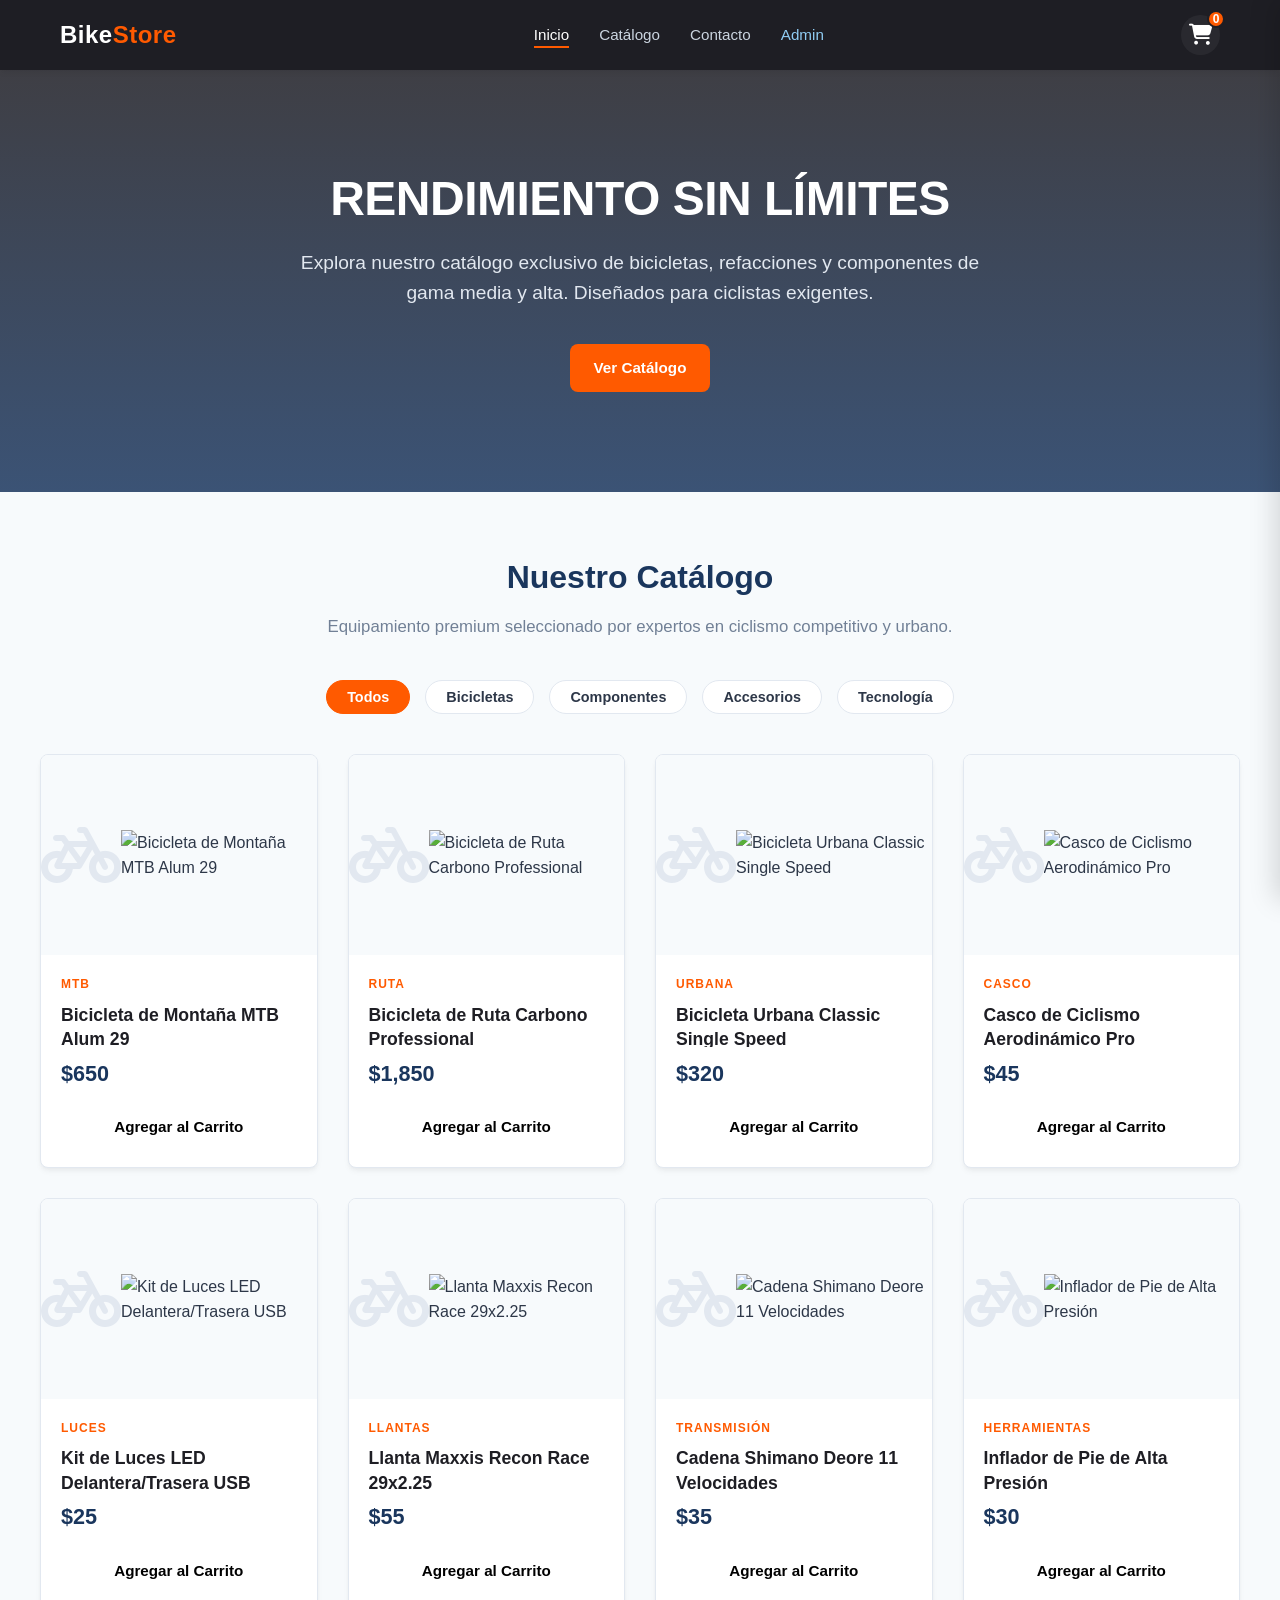
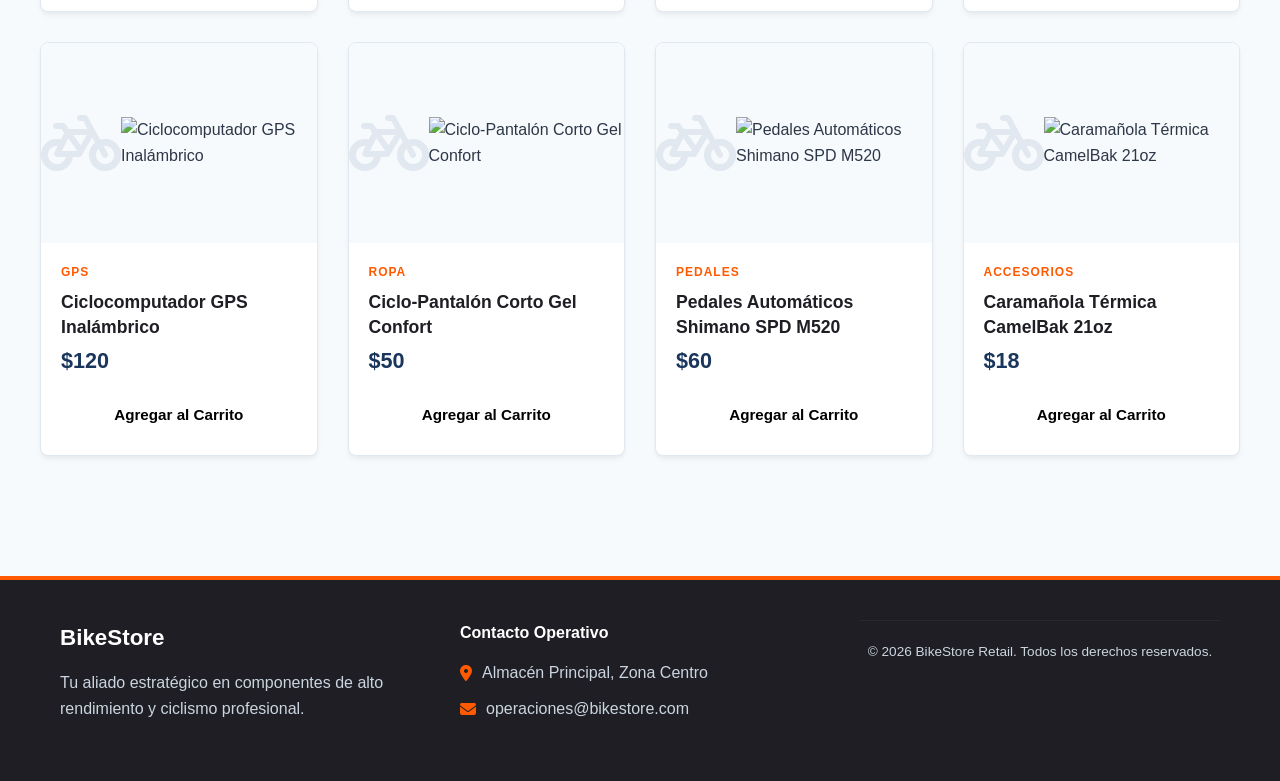
==== index.html @ 2128b9bc "feat: creacion de index admin y css" ====
<!DOCTYPE html>
<html lang="es">
<head>
    <meta charset="UTF-8">
    <meta name="viewport" content="width=device-width, initial-scale=1.0">
    <title>BikeStore - Bicicletas y Componentes Premium</title>
    <!-- Favicon -->
    <link rel="icon" type="image/x-icon" href="favicon.ico">
    <!-- Iconos Externos (FontAwesome para UI interactiva) -->
    <link rel="stylesheet" href="https://cdnjs.cloudflare.com/ajax/libs/font-awesome/6.4.0/css/all.min.css">
    <!-- Vinculación del diseño mediante la hoja de estilos estricta del proyecto -->
    <link rel="stylesheet" href="css/styles.css">
</head>
<body>

    <!-- Encabezado Principal y Navegación Comercial -->
    <header class="sitio-header">
        <div class="contenedor header-flex">
            <div class="logo-contenedor">
                <a href="index.html" class="logo-enlace">
                    <span class="logo-texto-primario">Bike</span><span class="logo-texto-secundario">Store</span>
                </a>
            </div>
            
            <nav class="navegacion-principal" aria-label="Navegación principal del sitio">
                <ul class="nav-lista">
                    <li><a href="index.html" class="nav-enlace activo">Inicio</a></li>
                    <li><a href="#catalogo" class="nav-enlace">Catálogo</a></li>
                    <li><a href="#contacto" class="nav-enlace">Contacto</a></li>
                    <li><a href="admin.html" class="nav-enlace nav-admin-link">Admin</a></li>
                </ul>
            </nav>

            <div class="header-acciones">
                <button id="btn-carrito-toggle" class="carrito-toggle" aria-label="Abrir carrito de compras">
                    <i class="fa-solid fa-shopping-cart" aria-hidden="true"></i>
                    <span id="carrito-contador" class="badge-contador">0</span>
                </button>
            </div>
        </div>
    </header>

    <!-- Sección de Impacto Comercial (Hero Section) -->
    <section class="hero-seccion">
        <div class="contenedor hero-grid">
            <div class="hero-contenido">
                <h1 class="hero-titulo">Rendimiento Sin Límites</h1>
                <p class="hero-subtitulo">Explora nuestro catálogo exclusivo de bicicletas, refacciones y componentes de gama media y alta. Diseñados para ciclistas exigentes.</p>
                <a href="#catalogo" class="btn btn-primario">Ver Catálogo</a>
            </div>
        </div>
    </section>

    <!-- Contenedor Principal de Contenido -->
    <main class="contenedor seccion-espaciado">
        
        <!-- Sección del Catálogo Dinámico -->
        <section id="catalogo" class="catalogo-seccion">
            <div class="seccion-encabezado">
                <h2 class="seccion-titulo">Nuestro Catálogo</h2>
                <p class="seccion-descripcion">Equipamiento premium seleccionado por expertos en ciclismo competitivo y urbano.</p>
            </div>

            <!-- Filtros de Navegación del Catálogo -->
            <div class="filtros-contenedor flex-container">
                <button class="btn-filtro activo" data-categoria="todos">Todos</button>
                <button class="btn-filtro" data-categoria="bicicletas">Bicicletas</button>
                <button class="btn-filtro" data-categoria="componentes">Componentes</button>
                <button class="btn-filtro" data-categoria="accesorios">Accesorios</button>
                <button class="btn-filtro" data-categoria="tecnologia">Tecnología</button>
            </div>

            <!-- Grid Base para inyección dinámica de tarjetas de producto por JS (js/app.js) -->
            <div id="catalogo-productos" class="productos-grid">
                <!-- Estructura base de referencia que será replicada por el script JS -->
                
                <article class="producto-card" data-categoria="bicicletas">
                    <div class="producto-imagen-wrapper">
                        <img src="https://fabriles.com.co/wp-content/uploads/2021/08/W200-B.jpg" alt="Bicicleta de Montaña MTB Alum 29" class="producto-imagen">
                    </div>
                    <div class="producto-info">
                        <span class="producto-categoria">MTB</span>
                        <h3 class="producto-nombre">Bicicleta de Montaña MTB Alum 29</h3>
                        <p class="producto-precio">$650</p>
                        <button class="btn btn-comprar btn-agregar" data-id="PROD-001">Agregar al Carrito</button>
                    </div>
                </article>
                
                <article class="producto-card" data-categoria="bicicletas">
                    <div class="producto-imagen-wrapper">
                        <img src="https://images.unsplash.com/photo-1485965120184-e220f721d03e?w=500&q=80" alt="Bicicleta de Ruta Carbono Professional" class="producto-imagen">
                    </div>
                    <div class="producto-info">
                        <span class="producto-categoria">Ruta</span>
                        <h3 class="producto-nombre">Bicicleta de Ruta Carbono Professional</h3>
                        <p class="producto-precio">$1,850</p>
                        <button class="btn btn-comprar btn-agregar" data-id="PROD-002">Agregar al Carrito</button>
                    </div>
                </article>
                
                <article class="producto-card" data-categoria="bicicletas">
                    <div class="producto-imagen-wrapper">
                        <img src="https://images.unsplash.com/photo-1507035895480-2b3156c31fc8?w=500&q=80" alt="Bicicleta Urbana Classic Single Speed" class="producto-imagen">
                    </div>
                    <div class="producto-info">
                        <span class="producto-categoria">Urbana</span>
                        <h3 class="producto-nombre">Bicicleta Urbana Classic Single Speed</h3>
                        <p class="producto-precio">$320</p>
                        <button class="btn btn-comprar btn-agregar" data-id="PROD-003">Agregar al Carrito</button>
                    </div>
                </article>
                
                <article class="producto-card" data-categoria="accesorios">
                    <div class="producto-imagen-wrapper">
                        <img src="https://http2.mlstatic.com/D_NQ_NP_866535-MCO97517964720_112025-O.webp" alt="Casco de Ciclismo Aerodinámico Pro" class="producto-imagen">
                    </div>
                    <div class="producto-info">
                        <span class="producto-categoria">Casco</span>
                        <h3 class="producto-nombre">Casco de Ciclismo Aerodinámico Pro</h3>
                        <p class="producto-precio">$45</p>
                        <button class="btn btn-comprar btn-agregar" data-id="PROD-004">Agregar al Carrito</button>
                    </div>
                </article>
                
                <article class="producto-card" data-categoria="accesorios">
                    <div class="producto-imagen-wrapper">
                        <img src="https://http2.mlstatic.com/D_NQ_NP_885926-MLA99891126185_112025-O.webp" alt="Kit de Luces LED Delantera/Trasera USB" class="producto-imagen">
                    </div>
                    <div class="producto-info">
                        <span class="producto-categoria">Luces</span>
                        <h3 class="producto-nombre">Kit de Luces LED Delantera/Trasera USB</h3>
                        <p class="producto-precio">$25</p>
                        <button class="btn btn-comprar btn-agregar" data-id="PROD-005">Agregar al Carrito</button>
                    </div>
                </article>
                
                <article class="producto-card" data-categoria="componentes">
                    <div class="producto-imagen-wrapper">
                        <img src="https://http2.mlstatic.com/D_NQ_NP_978108-MLU69083273263_042023-O.webp" alt="Llanta Maxxis Recon Race 29x2.25" class="producto-imagen">
                    </div>
                    <div class="producto-info">
                        <span class="producto-categoria">Llantas</span>
                        <h3 class="producto-nombre">Llanta Maxxis Recon Race 29x2.25</h3>
                        <p class="producto-precio">$55</p>
                        <button class="btn btn-comprar btn-agregar" data-id="PROD-006">Agregar al Carrito</button>
                    </div>
                </article>
                
                <article class="producto-card" data-categoria="componentes">
                    <div class="producto-imagen-wrapper">
                        <img src="https://images.unsplash.com/photo-1528629260140-360854404404?w=500&q=80" alt="Cadena Shimano Deore 11 Velocidades" class="producto-imagen">
                    </div>
                    <div class="producto-info">
                        <span class="producto-categoria">Transmisión</span>
                        <h3 class="producto-nombre">Cadena Shimano Deore 11 Velocidades</h3>
                        <p class="producto-precio">$35</p>
                        <button class="btn btn-comprar btn-agregar" data-id="PROD-007">Agregar al Carrito</button>
                    </div>
                </article>
                
                <article class="producto-card" data-categoria="accesorios">
                    <div class="producto-imagen-wrapper">
                        <img src="https://images.unsplash.com/photo-1617056417722-dfb8df5b736b?w=500&q=80" alt="Inflador de Pie de Alta Presión" class="producto-imagen">
                    </div>
                    <div class="producto-info">
                        <span class="producto-categoria">Herramientas</span>
                        <h3 class="producto-nombre">Inflador de Pie de Alta Presión</h3>
                        <p class="producto-precio">$30</p>
                        <button class="btn btn-comprar btn-agregar" data-id="PROD-008">Agregar al Carrito</button>
                    </div>
                </article>
                
                <article class="producto-card" data-categoria="tecnologia">
                    <div class="producto-imagen-wrapper">
                        <img src="https://images.unsplash.com/photo-1508962914676-134849a727f0?w=500&q=80" alt="Ciclocomputador GPS Inalámbrico" class="producto-imagen">
                    </div>
                    <div class="producto-info">
                        <span class="producto-categoria">GPS</span>
                        <h3 class="producto-nombre">Ciclocomputador GPS Inalámbrico</h3>
                        <p class="producto-precio">$120</p>
                        <button class="btn btn-comprar btn-agregar" data-id="PROD-009">Agregar al Carrito</button>
                    </div>
                </article>
                
                <article class="producto-card" data-categoria="accesorios">
                    <div class="producto-imagen-wrapper">
                        <img src="https://images.unsplash.com/photo-1534438327276-14e5300c3a48?w=500&q=80" alt="Ciclo-Pantalón Corto Gel Confort" class="producto-imagen">
                    </div>
                    <div class="producto-info">
                        <span class="producto-categoria">Ropa</span>
                        <h3 class="producto-nombre">Ciclo-Pantalón Corto Gel Confort</h3>
                        <p class="producto-precio">$50</p>
                        <button class="btn btn-comprar btn-agregar" data-id="PROD-010">Agregar al Carrito</button>
                    </div>
                </article>
                
                <article class="producto-card" data-categoria="componentes">
                    <div class="producto-imagen-wrapper">
                        <img src="https://images.unsplash.com/photo-1591745099969-5df3b0d17435?w=500&q=80" alt="Pedales Automáticos Shimano SPD M520" class="producto-imagen">
                    </div>
                    <div class="producto-info">
                        <span class="producto-categoria">Pedales</span>
                        <h3 class="producto-nombre">Pedales Automáticos Shimano SPD M520</h3>
                        <p class="producto-precio">$60</p>
                        <button class="btn btn-comprar btn-agregar" data-id="PROD-011">Agregar al Carrito</button>
                    </div>
                </article>
                
                <article class="producto-card" data-categoria="accesorios">
                    <div class="producto-imagen-wrapper">
                        <img src="https://images.unsplash.com/photo-1602143407151-7111542de6e8?w=500&q=80" alt="Caramañola Térmica CamelBak 21oz" class="producto-imagen">
                    </div>
                    <div class="producto-info">
                        <span class="producto-categoria">Accesorios</span>
                        <h3 class="producto-nombre">Caramañola Térmica CamelBak 21oz</h3>
                        <p class="producto-precio">$18</p>
                        <button class="btn btn-comprar btn-agregar" data-id="PROD-012">Agregar al Carrito</button>
                    </div>
                </article>
            </div>
        </section>

        <!-- Componente Desplazable del Carrito de Compras (Sidebar Modal) -->
        <aside id="carrito-sidebar" class="carrito-sidebar" aria-hidden="true">
            <div class="carrito-header">
                <h2 class="carrito-titulo">Tu Carrito</h2>
                <button id="btn-carrito-cerrar" class="btn-cerrar-carrito" aria-label="Cerrar carrito">
                    <i class="fa-solid fa-xmark" aria-hidden="true"></i>
                </button>
            </div>

            <!-- Contenedor intermedio para scroll interno de items agregados -->
            <div class="carrito-contenido-wrapper">
                <!-- Lista de productos inyectada dinámicamente por JS (js/app.js) -->
                <div id="lista-carrito" class="lista-carrito-contenedor">
                    <!-- Estado vacío por defecto -->
                    <div class="carrito-vacio-mensaje">
                        <i class="fa-solid fa-cart-shopping-blur"></i>
                        <p>Tu carrito está vacío</p>
                    </div>
                </div>
            </div>

            <!-- Resumen financiero final y botones de acción rápida -->
            <div class="carrito-footer">
                <div class="carrito-total-linea">
                    <span class="total-etiqueta">Total:</span>
                    <span id="total-carrito-precio" class="total-monto">$0</span>
                </div>
                <div class="carrito-acciones-btn">
                    <button id="btn-vaciar-carrito" class="btn btn-secundario btn-bloque">Vaciar Carrito</button>
                    <button id="btn-finalizar-compra" class="btn btn-primario btn-bloque">Finalizar Compra</button>
                </div>
            </div>
        </aside>

        <!-- Capa de superposición para desenfoque de fondo al abrir el carrito -->
        <div id="carrito-overlay" class="carrito-overlay"></div>

    </main>

    <!-- Pie de Página Institucional -->
    <footer id="contacto" class="sitio-footer">
        <div class="contenedor footer-grid">
            <div class="footer-info-marca">
                <h3 class="footer-logo-texto">BikeStore</h3>
                <p>Tu aliado estratégico en componentes de alto rendimiento y ciclismo profesional.</p>
            </div>
            <div class="footer-enlaces-contacto">
                <h4>Contacto Operativo</h4>
                <p><i class="fa-solid fa-location-dot"></i> Almacén Principal, Zona Centro</p>
                <p><i class="fa-solid fa-envelope"></i> operaciones@bikestore.com</p>
            </div>
            <div class="footer-derechos">
                <p>&copy; 2026 BikeStore Retail. Todos los derechos reservados.</p>
            </div>
        </div>
    </footer>

    <!-- Lógica interactiva del catálogo y carrito (Posición de carga optimizada) -->
    <script src="js/app.js" defer></script>
</body>
</html>
---- css/styles.css ----
/* ==========================================================================
   1. VARIABLES DE DISEÑO (SISTEMA DE TOKENS) & RESET GLOBAL
   ========================================================================== */

   :root {
    /* Paleta de Colores - Identidad Ciclismo Premium */
    --color-primario: #1e1e24;       /* Gris Oscuro / Carbono */
    --color-secundario: #1a365d;   /* Azul Industrial Profundo */
    --color-acento: #ff5a00;       /* Naranja Neón / Alta Visibilidad */
    --color-acento-hover: #e04f00;
    --color-fondo: #f7fafc;        /* Gris Claro Texturizado */
    --color-superficie: #ffffff;   /* Blanco Puro */
    --color-texto: #2d3748;        /* Gris Antracita */
    --color-texto-mutado: #718096;  /* Gris Medio */
    --color-borde: #e2e8f0;        /* Gris Línea Divisoria */
    --color-alerta: #e53e3e;       /* Rojo Alerta Quiebre Stock */
    --color-exito: #38a169;        /* Verde Éxito Operativo */

    /* Sistema de Tipografía y Espaciados */
    --fuente-principal: 'Helvetica Neue', Helvetica, Arial, sans-serif;
    --sombra-suave: 0 4px 6px -1px rgba(0, 0, 0, 0.05), 0 2px 4px -1px rgba(0, 0, 0, 0.03);
    --sombra-tarjeta: 0 10px 15px -3px rgba(0, 0, 0, 0.05), 0 4px 6px -2px rgba(0, 0, 0, 0.02);
    --sombra-sidebar: -5px 0 25px rgba(0, 0, 0, 0.15);
    --radio-borde: 8px;
    --transicion-rapida: all 0.2s ease-in-out;
}

/* Reset Estricto de Maquetación */
*, *::before, *::after {
    box-sizing: border-box;
    margin: 0;
    padding: 0;
}

html {
    scroll-behavior: smooth;
    font-size: 16px;
}

body {
    font-family: var(--fuente-principal);
    background-color: var(--color-fondo);
    color: var(--color-texto);
    line-height: 1.6;
    overflow-x: hidden;
}

/* Contenedores Estándar */
.contenedor {
    width: 100%;
    max-width: 1200px;
    margin: 0 auto;
    padding: 0 20px;
}

.seccion-espaciado {
    padding: 60px 0;
}

.flex-container {
    display: flex;
    gap: 15px;
    align-items: center;
}

/* Enlaces y Botones Base */
a {
    text-decoration: none;
    color: inherit;
    transition: var(--transicion-rapida);
}

button {
    font-family: var(--fuente-principal);
    border: none;
    background: none;
    cursor: pointer;
    outline: none;
    transition: var(--transicion-rapida);
}

.btn {
    display: inline-flex;
    align-items: center;
    justify-content: center;
    padding: 12px 24px;
    font-weight: bold;
    font-size: 0.95rem;
    border-radius: var(--radio-borde);
    transition: var(--transicion-rapida);
    gap: 8px;
}

.btn-primario {
    background-color: var(--color-acento);
    color: var(--color-superficie);
}

.btn-primario:hover {
    background-color: var(--color-acento-hover);
}

.btn-secundario {
    background-color: var(--color-primario);
    color: var(--color-superficie);
}

.btn-secundario:hover {
    background-color: #0d0d10;
}

.btn-bloque {
    width: 100%;
}

/* ==========================================================================
   2. NAVBAR & HEADER (TIENDA PÚBLICA)
   ========================================================================== */

.sitio-header {
    background-color: var(--color-primario);
    color: var(--color-superficie);
    position: sticky;
    top: 0;
    z-index: 100;
    box-shadow: var(--sombra-suave);
    padding: 15px 0;
}

.header-flex {
    display: flex;
    justify-content: space-between;
    align-items: center;
}

.logo-enlace {
    font-size: 1.5rem;
    font-weight: 800;
    letter-spacing: 0.5px;
}

.logo-texto-primario {
    color: var(--color-superficie);
}

.logo-texto-secundario {
    color: var(--color-acento);
}

.nav-lista {
    display: flex;
    list-style: none;
    gap: 30px;
}

.nav-enlace {
    font-size: 0.95rem;
    font-weight: 500;
    color: #cbd5e0;
    padding: 5px 0;
    position: relative;
}

.nav-enlace:hover,
.nav-enlace.activo {
    color: var(--color-superficie);
}

.nav-enlace::after {
    content: '';
    position: absolute;
    bottom: 0;
    left: 0;
    width: 0;
    height: 2px;
    background-color: var(--color-acento);
    transition: var(--transicion-rapida);
}

.nav-enlace:hover::after,
.nav-enlace.activo::after {
    width: 100%;
}

.nav-admin-link {
    color: #90cdf4;
}

.carrito-toggle {
    position: relative;
    color: var(--color-superficie);
    font-size: 1.3rem;
    padding: 8px;
    border-radius: 50%;
    background-color: rgba(255, 255, 255, 0.05);
}

.carrito-toggle:hover {
    background-color: rgba(255, 255, 255, 0.1);
    color: var(--color-acento);
}

.badge-contador {
    position: absolute;
    top: -5px;
    right: -5px;
    background-color: var(--color-acento);
    color: var(--color-superficie);
    font-size: 0.75rem;
    font-weight: bold;
    min-width: 18px;
    height: 18px;
    border-radius: 50%;
    display: flex;
    align-items: center;
    justify-content: center;
    padding: 2px;
    border: 2px solid var(--color-primario);
}

/* ==========================================================================
   3. SECCIÓN HÉROE (HERO BANNER)
   ========================================================================== */

.hero-seccion {
    background: linear-gradient(rgba(30, 30, 36, 0.85), rgba(26, 54, 93, 0.85)), url('https://images.unsplash.com/photo-1532298229144-0ec0c57515c7?auto=format&fit=crop&w=1200&q=80') no-repeat center center/cover;
    color: var(--color-superficie);
    padding: 100px 0;
    text-align: center;
}

.hero-contenido {
    max-width: 700px;
    margin: 0 auto;
}

.hero-titulo {
    font-size: 3rem;
    font-weight: 800;
    line-height: 1.2;
    margin-bottom: 20px;
    text-transform: uppercase;
    letter-spacing: -0.5px;
}

.hero-subtitulo {
    font-size: 1.2rem;
    color: #e2e8f0;
    margin-bottom: 35px;
}

/* ==========================================================================
   4. CATÁLOGO DE PRODUCTOS (GRID & TARJETAS)
   ========================================================================== */

.seccion-encabezado {
    text-align: center;
    margin-bottom: 40px;
}

.seccion-titulo {
    font-size: 2rem;
    color: var(--color-secundario);
    font-weight: 700;
    margin-bottom: 10px;
}

.seccion-descripcion {
    color: var(--color-texto-mutado);
    font-size: 1.05rem;
}

.filtros-contenedor {
    justify-content: center;
    margin-bottom: 40px;
    flex-wrap: wrap;
}

.btn-filtro {
    padding: 8px 20px;
    background-color: var(--color-superficie);
    border: 1px solid var(--color-borde);
    border-radius: 20px;
    font-weight: 600;
    font-size: 0.9rem;
    color: var(--color-texto);
}

.btn-filtro:hover,
.btn-filtro.activo {
    background-color: var(--color-acento);
    border-color: var(--color-acento);
    color: var(--color-superficie);
}

/* Grid Responsivo Automatizado */
.productos-grid {
    display: grid;
    grid-template-columns: repeat(auto-fill, minmax(260px, 1fr));
    gap: 30px;
}

/* Estructura de Tarjetas */
.producto-card {
    background-color: var(--color-superficie);
    border-radius: var(--radio-borde);
    border: 1px solid var(--color-borde);
    box-shadow: var(--sombra-suave);
    overflow: hidden;
    display: flex;
    flex-direction: column;
    transition: var(--transicion-rapida);
}

.producto-card:hover {
    transform: translateY(-5px);
    box-shadow: var(--sombra-tarjeta);
}

.producto-imagen-wrapper {
    width: 100%;
    height: 200px;
    background-color: #f7fafc;
    position: relative;
    overflow: hidden;
    display: flex;
    align-items: center;
    justify-content: center;
}

/* Simulación de Imagen o Marcador de Posición */
.producto-imagen-wrapper::before {
    content: '\f206';
    font-family: 'Font Awesome 6 Free';
    font-weight: 900;
    font-size: 4rem;
    color: #e2e8f0;
}

.producto-info {
    padding: 20px;
    display: flex;
    flex-direction: column;
    flex-grow: 1;
}

.producto-categoria {
    font-size: 0.75rem;
    text-transform: uppercase;
    font-weight: 700;
    color: var(--color-acento);
    letter-spacing: 1px;
    margin-bottom: 8px;
}

.producto-nombre {
    font-size: 1.1rem;
    font-weight: 700;
    color: var(--color-primario);
    margin-bottom: 10px;
    line-height: 1.4;
    height: 44px;
    overflow: hidden;
    display: -webkit-box;
    -webkit-line-clamp: 2;
    -webkit-box-orient: vertical;
}

.producto-precio {
    font-size: 1.35rem;
    font-weight: 800;
    color: var(--color-secundario);
    margin-top: auto;
    margin-bottom: 15px;
}

.btn-comprar {
    width: 100%;
}

/* ==========================================================================
   5. CARRITO DE COMPRAS INTERACTIVO (SIDEBAR)
   ========================================================================== */

.carrito-sidebar {
    position: fixed;
    top: 0;
    right: -400px; /* Oculto por defecto */
    width: 100%;
    max-width: 400px;
    height: 100%;
    background-color: var(--color-superficie);
    box-shadow: var(--sombra-sidebar);
    z-index: 1000;
    display: flex;
    flex-direction: column;
    transition: right 0.3s cubic-bezier(0.16, 1, 0.3, 1);
}

.carrito-sidebar.abierto {
    right: 0;
}

.carrito-header {
    padding: 20px;
    border-bottom: 1px solid var(--color-borde);
    display: flex;
    justify-content: space-between;
    align-items: center;
    background-color: var(--color-primario);
    color: var(--color-superficie);
}

.carrito-titulo {
    font-size: 1.3rem;
    font-weight: 700;
}

.btn-cerrar-carrito {
    color: var(--color-superficie);
    font-size: 1.4rem;
}

.btn-cerrar-carrito:hover {
    color: var(--color-acento);
}

.carrito-contenido-wrapper {
    flex-grow: 1;
    overflow-y: auto;
    padding: 20px;
}

/* Estado Vacío */
.carrito-vacio-mensaje {
    text-align: center;
    padding: 40px 20px;
    color: var(--color-texto-mutado);
}

.carrito-vacio-mensaje i {
    font-size: 3rem;
    margin-bottom: 15px;
    display: block;
    color: var(--color-borde);
}

/* Items dentro del carrito */
.carrito-item {
    display: flex;
    gap: 15px;
    padding-bottom: 15px;
    margin-bottom: 15px;
    border-bottom: 1px solid var(--color-borde);
    align-items: center;
}

.carrito-item-detalles {
    flex-grow: 1;
}

.item-nombre {
    font-weight: 600;
    font-size: 0.95rem;
    color: var(--color-primario);
    margin-bottom: 4px;
}

.item-meta {
    font-size: 0.85rem;
    color: var(--color-texto-mutado);
}

.item-precio {
    font-weight: 700;
    color: var(--color-secundario);
}

.btn-eliminar-item {
    color: var(--color-texto-mutado);
}

.btn-eliminar-item:hover {
    color: var(--color-alerta);
}

/* Footer Fijo del Carrito */
.carrito-footer {
    padding: 20px;
    border-top: 1px solid var(--color-borde);
    background-color: #f7fafc;
}

.carrito-total-linea {
    display: flex;
    justify-content: space-between;
    align-items: center;
    margin-bottom: 20px;
}

.total-etiqueta {
    font-size: 1.1rem;
    font-weight: 700;
    color: var(--color-texto);
}

.total-monto {
    font-size: 1.5rem;
    font-weight: 800;
    color: var(--color-acento);
}

.carrito-acciones-btn {
    display: flex;
    flex-direction: column;
    gap: 10px;
}

/* Capa Transparente de Fondo */
.carrito-overlay {
    position: fixed;
    top: 0;
    left: 0;
    width: 100vw;
    height: 100vh;
    background-color: rgba(0, 0, 0, 0.5);
    z-index: 999;
    display: none;
    backdrop-filter: blur(2px);
}

.carrito-overlay.activo {
    display: block;
}

/* ==========================================================================
   6. PIE DE PÁGINA INSTITUCIONAL (FOOTER)
   ========================================================================== */

.sitio-footer {
    background-color: var(--color-primario);
    color: #cbd5e0;
    padding: 40px 0 20px 0;
    margin-top: 60px;
    border-top: 4px solid var(--color-acento);
}

.footer-grid {
    display: grid;
    grid-template-columns: repeat(auto-fit, minmax(250px, 1fr));
    gap: 40px;
    margin-bottom: 30px;
}

.footer-info-marca h3 {
    color: var(--color-superficie);
    font-size: 1.4rem;
    margin-bottom: 15px;
}

.footer-enlaces-contacto h4 {
    color: var(--color-superficie);
    margin-bottom: 15px;
}

.footer-enlaces-contacto p {
    margin-bottom: 10px;
    display: flex;
    align-items: center;
    gap: 10px;
}

.footer-enlaces-contacto i {
    color: var(--color-acento);
}

.footer-derechos {
    text-align: center;
    padding-top: 20px;
    border-top: 1px solid rgba(255, 255, 255, 0.05);
    font-size: 0.85rem;
}

/* ==========================================================================
   7. MEDIA QUERIES (SISTEMA RESPONSIVO)
   ========================================================================== */

@media (max-width: 768px) {
    html {
        font-size: 15px;
    }

    .header-flex {
        flex-direction: column;
        gap: 15px;
    }

    .nav-lista {
        gap: 15px;
    }

    .hero-titulo {
        font-size: 2.2rem;
    }

    .carrito-sidebar {
        max-width: 100%;
        right: -100%;
    }
}

@media (max-width: 480px) {
    .hero-seccion {
        padding: 60px 0;
    }

    .hero-titulo {
        font-size: 1.8rem;
    }

    .productos-grid {
        grid-template-columns: 1fr;
    }
}
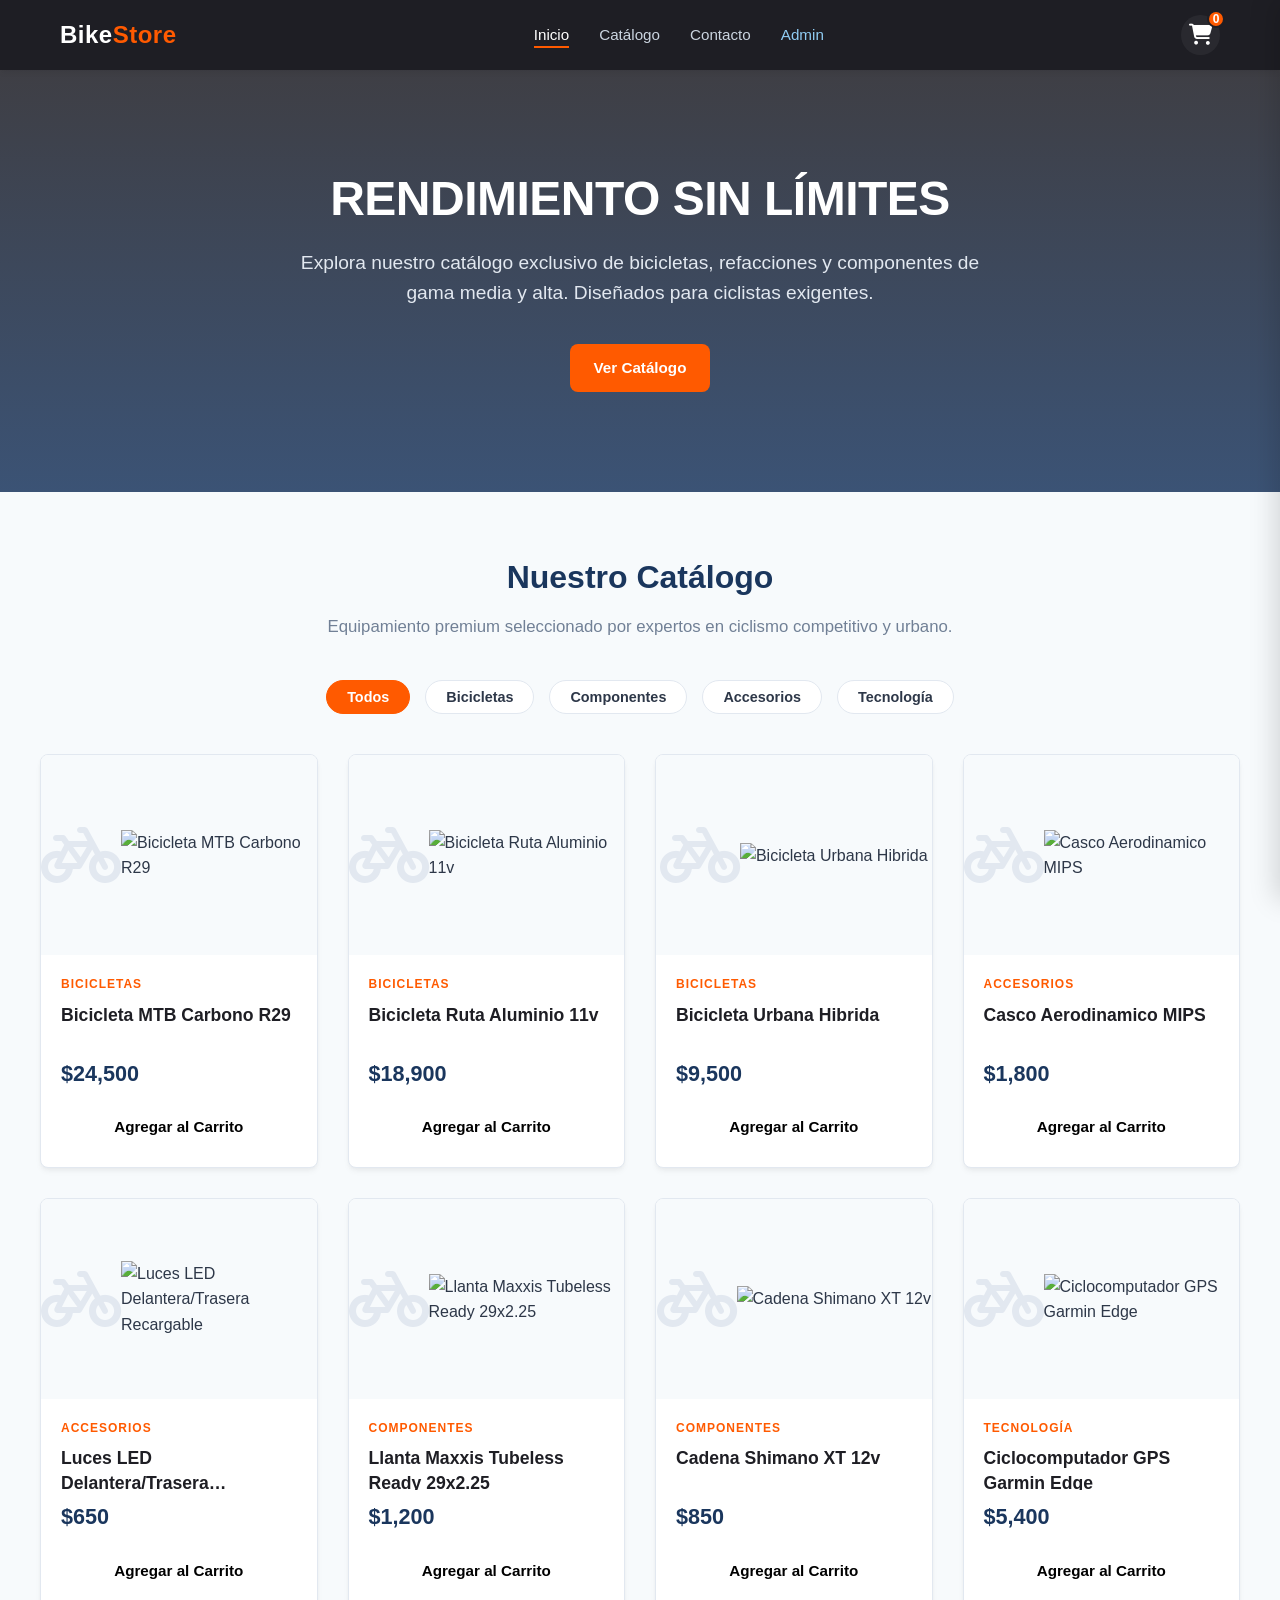
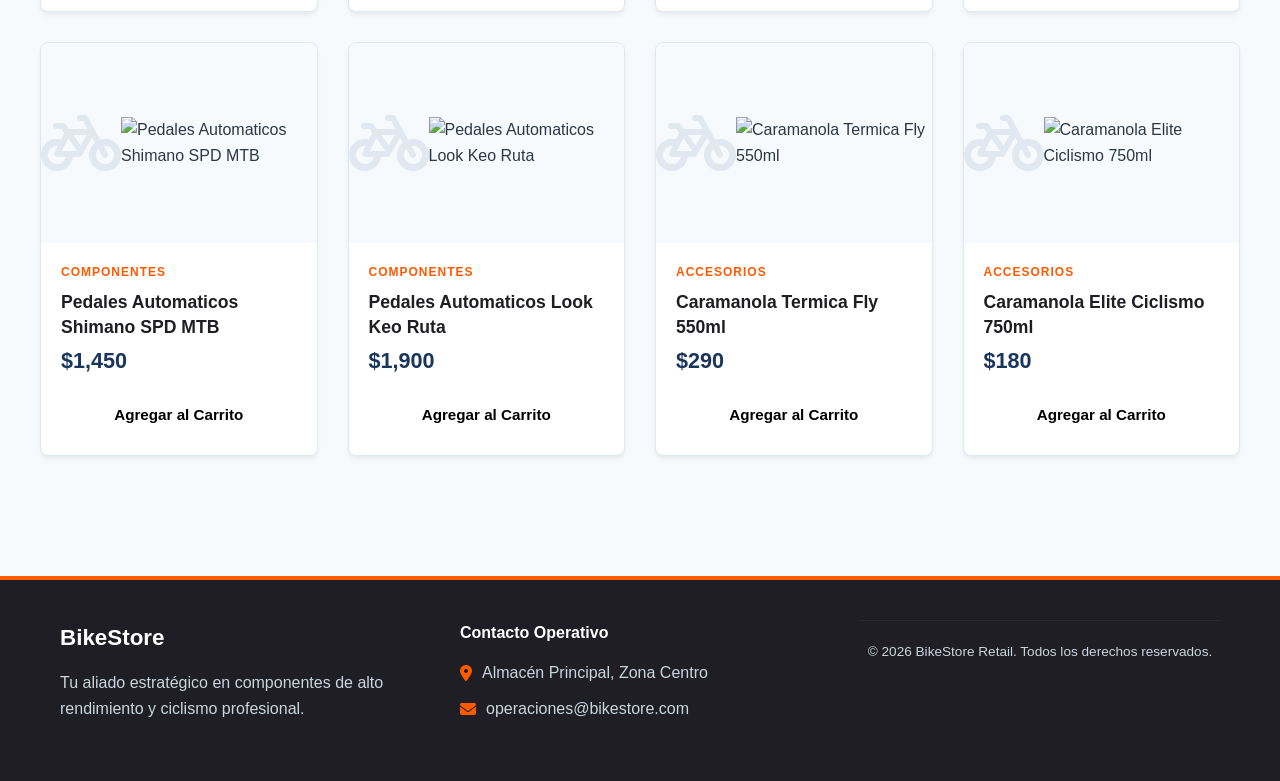
==== commit d3d0f36a: "feat: logica de admin, agregados css, agregado login, logica de carrito simple" ====
--- a/index.html
+++ b/index.html
@@ -1,283 +1,141 @@
-<!DOCTYPE html>
-<html lang="es">
-<head>
-    <meta charset="UTF-8">
-    <meta name="viewport" content="width=device-width, initial-scale=1.0">
-    <title>BikeStore - Bicicletas y Componentes Premium</title>
-    <!-- Favicon -->
-    <link rel="icon" type="image/x-icon" href="favicon.ico">
-    <!-- Iconos Externos (FontAwesome para UI interactiva) -->
-    <link rel="stylesheet" href="https://cdnjs.cloudflare.com/ajax/libs/font-awesome/6.4.0/css/all.min.css">
-    <!-- Vinculación del diseño mediante la hoja de estilos estricta del proyecto -->
-    <link rel="stylesheet" href="css/styles.css">
-</head>
-<body>
-
-    <!-- Encabezado Principal y Navegación Comercial -->
-    <header class="sitio-header">
-        <div class="contenedor header-flex">
-            <div class="logo-contenedor">
-                <a href="index.html" class="logo-enlace">
-                    <span class="logo-texto-primario">Bike</span><span class="logo-texto-secundario">Store</span>
-                </a>
-            </div>
-            
-            <nav class="navegacion-principal" aria-label="Navegación principal del sitio">
-                <ul class="nav-lista">
-                    <li><a href="index.html" class="nav-enlace activo">Inicio</a></li>
-                    <li><a href="#catalogo" class="nav-enlace">Catálogo</a></li>
-                    <li><a href="#contacto" class="nav-enlace">Contacto</a></li>
-                    <li><a href="admin.html" class="nav-enlace nav-admin-link">Admin</a></li>
-                </ul>
-            </nav>
-
-            <div class="header-acciones">
-                <button id="btn-carrito-toggle" class="carrito-toggle" aria-label="Abrir carrito de compras">
-                    <i class="fa-solid fa-shopping-cart" aria-hidden="true"></i>
-                    <span id="carrito-contador" class="badge-contador">0</span>
-                </button>
-            </div>
-        </div>
-    </header>
-
-    <!-- Sección de Impacto Comercial (Hero Section) -->
-    <section class="hero-seccion">
-        <div class="contenedor hero-grid">
-            <div class="hero-contenido">
-                <h1 class="hero-titulo">Rendimiento Sin Límites</h1>
-                <p class="hero-subtitulo">Explora nuestro catálogo exclusivo de bicicletas, refacciones y componentes de gama media y alta. Diseñados para ciclistas exigentes.</p>
-                <a href="#catalogo" class="btn btn-primario">Ver Catálogo</a>
-            </div>
-        </div>
-    </section>
-
-    <!-- Contenedor Principal de Contenido -->
-    <main class="contenedor seccion-espaciado">
-        
-        <!-- Sección del Catálogo Dinámico -->
-        <section id="catalogo" class="catalogo-seccion">
-            <div class="seccion-encabezado">
-                <h2 class="seccion-titulo">Nuestro Catálogo</h2>
-                <p class="seccion-descripcion">Equipamiento premium seleccionado por expertos en ciclismo competitivo y urbano.</p>
-            </div>
-
-            <!-- Filtros de Navegación del Catálogo -->
-            <div class="filtros-contenedor flex-container">
-                <button class="btn-filtro activo" data-categoria="todos">Todos</button>
-                <button class="btn-filtro" data-categoria="bicicletas">Bicicletas</button>
-                <button class="btn-filtro" data-categoria="componentes">Componentes</button>
-                <button class="btn-filtro" data-categoria="accesorios">Accesorios</button>
-                <button class="btn-filtro" data-categoria="tecnologia">Tecnología</button>
-            </div>
-
-            <!-- Grid Base para inyección dinámica de tarjetas de producto por JS (js/app.js) -->
-            <div id="catalogo-productos" class="productos-grid">
-                <!-- Estructura base de referencia que será replicada por el script JS -->
-                
-                <article class="producto-card" data-categoria="bicicletas">
-                    <div class="producto-imagen-wrapper">
-                        <img src="https://fabriles.com.co/wp-content/uploads/2021/08/W200-B.jpg" alt="Bicicleta de Montaña MTB Alum 29" class="producto-imagen">
-                    </div>
-                    <div class="producto-info">
-                        <span class="producto-categoria">MTB</span>
-                        <h3 class="producto-nombre">Bicicleta de Montaña MTB Alum 29</h3>
-                        <p class="producto-precio">$650</p>
-                        <button class="btn btn-comprar btn-agregar" data-id="PROD-001">Agregar al Carrito</button>
-                    </div>
-                </article>
-                
-                <article class="producto-card" data-categoria="bicicletas">
-                    <div class="producto-imagen-wrapper">
-                        <img src="https://images.unsplash.com/photo-1485965120184-e220f721d03e?w=500&q=80" alt="Bicicleta de Ruta Carbono Professional" class="producto-imagen">
-                    </div>
-                    <div class="producto-info">
-                        <span class="producto-categoria">Ruta</span>
-                        <h3 class="producto-nombre">Bicicleta de Ruta Carbono Professional</h3>
-                        <p class="producto-precio">$1,850</p>
-                        <button class="btn btn-comprar btn-agregar" data-id="PROD-002">Agregar al Carrito</button>
-                    </div>
-                </article>
-                
-                <article class="producto-card" data-categoria="bicicletas">
-                    <div class="producto-imagen-wrapper">
-                        <img src="https://images.unsplash.com/photo-1507035895480-2b3156c31fc8?w=500&q=80" alt="Bicicleta Urbana Classic Single Speed" class="producto-imagen">
-                    </div>
-                    <div class="producto-info">
-                        <span class="producto-categoria">Urbana</span>
-                        <h3 class="producto-nombre">Bicicleta Urbana Classic Single Speed</h3>
-                        <p class="producto-precio">$320</p>
-                        <button class="btn btn-comprar btn-agregar" data-id="PROD-003">Agregar al Carrito</button>
-                    </div>
-                </article>
-                
-                <article class="producto-card" data-categoria="accesorios">
-                    <div class="producto-imagen-wrapper">
-                        <img src="https://http2.mlstatic.com/D_NQ_NP_866535-MCO97517964720_112025-O.webp" alt="Casco de Ciclismo Aerodinámico Pro" class="producto-imagen">
-                    </div>
-                    <div class="producto-info">
-                        <span class="producto-categoria">Casco</span>
-                        <h3 class="producto-nombre">Casco de Ciclismo Aerodinámico Pro</h3>
-                        <p class="producto-precio">$45</p>
-                        <button class="btn btn-comprar btn-agregar" data-id="PROD-004">Agregar al Carrito</button>
-                    </div>
-                </article>
-                
-                <article class="producto-card" data-categoria="accesorios">
-                    <div class="producto-imagen-wrapper">
-                        <img src="https://http2.mlstatic.com/D_NQ_NP_885926-MLA99891126185_112025-O.webp" alt="Kit de Luces LED Delantera/Trasera USB" class="producto-imagen">
-                    </div>
-                    <div class="producto-info">
-                        <span class="producto-categoria">Luces</span>
-                        <h3 class="producto-nombre">Kit de Luces LED Delantera/Trasera USB</h3>
-                        <p class="producto-precio">$25</p>
-                        <button class="btn btn-comprar btn-agregar" data-id="PROD-005">Agregar al Carrito</button>
-                    </div>
-                </article>
-                
-                <article class="producto-card" data-categoria="componentes">
-                    <div class="producto-imagen-wrapper">
-                        <img src="https://http2.mlstatic.com/D_NQ_NP_978108-MLU69083273263_042023-O.webp" alt="Llanta Maxxis Recon Race 29x2.25" class="producto-imagen">
-                    </div>
-                    <div class="producto-info">
-                        <span class="producto-categoria">Llantas</span>
-                        <h3 class="producto-nombre">Llanta Maxxis Recon Race 29x2.25</h3>
-                        <p class="producto-precio">$55</p>
-                        <button class="btn btn-comprar btn-agregar" data-id="PROD-006">Agregar al Carrito</button>
-                    </div>
-                </article>
-                
-                <article class="producto-card" data-categoria="componentes">
-                    <div class="producto-imagen-wrapper">
-                        <img src="https://images.unsplash.com/photo-1528629260140-360854404404?w=500&q=80" alt="Cadena Shimano Deore 11 Velocidades" class="producto-imagen">
-                    </div>
-                    <div class="producto-info">
-                        <span class="producto-categoria">Transmisión</span>
-                        <h3 class="producto-nombre">Cadena Shimano Deore 11 Velocidades</h3>
-                        <p class="producto-precio">$35</p>
-                        <button class="btn btn-comprar btn-agregar" data-id="PROD-007">Agregar al Carrito</button>
-                    </div>
-                </article>
-                
-                <article class="producto-card" data-categoria="accesorios">
-                    <div class="producto-imagen-wrapper">
-                        <img src="https://images.unsplash.com/photo-1617056417722-dfb8df5b736b?w=500&q=80" alt="Inflador de Pie de Alta Presión" class="producto-imagen">
-                    </div>
-                    <div class="producto-info">
-                        <span class="producto-categoria">Herramientas</span>
-                        <h3 class="producto-nombre">Inflador de Pie de Alta Presión</h3>
-                        <p class="producto-precio">$30</p>
-                        <button class="btn btn-comprar btn-agregar" data-id="PROD-008">Agregar al Carrito</button>
-                    </div>
-                </article>
-                
-                <article class="producto-card" data-categoria="tecnologia">
-                    <div class="producto-imagen-wrapper">
-                        <img src="https://images.unsplash.com/photo-1508962914676-134849a727f0?w=500&q=80" alt="Ciclocomputador GPS Inalámbrico" class="producto-imagen">
-                    </div>
-                    <div class="producto-info">
-                        <span class="producto-categoria">GPS</span>
-                        <h3 class="producto-nombre">Ciclocomputador GPS Inalámbrico</h3>
-                        <p class="producto-precio">$120</p>
-                        <button class="btn btn-comprar btn-agregar" data-id="PROD-009">Agregar al Carrito</button>
-                    </div>
-                </article>
-                
-                <article class="producto-card" data-categoria="accesorios">
-                    <div class="producto-imagen-wrapper">
-                        <img src="https://images.unsplash.com/photo-1534438327276-14e5300c3a48?w=500&q=80" alt="Ciclo-Pantalón Corto Gel Confort" class="producto-imagen">
-                    </div>
-                    <div class="producto-info">
-                        <span class="producto-categoria">Ropa</span>
-                        <h3 class="producto-nombre">Ciclo-Pantalón Corto Gel Confort</h3>
-                        <p class="producto-precio">$50</p>
-                        <button class="btn btn-comprar btn-agregar" data-id="PROD-010">Agregar al Carrito</button>
-                    </div>
-                </article>
-                
-                <article class="producto-card" data-categoria="componentes">
-                    <div class="producto-imagen-wrapper">
-                        <img src="https://images.unsplash.com/photo-1591745099969-5df3b0d17435?w=500&q=80" alt="Pedales Automáticos Shimano SPD M520" class="producto-imagen">
-                    </div>
-                    <div class="producto-info">
-                        <span class="producto-categoria">Pedales</span>
-                        <h3 class="producto-nombre">Pedales Automáticos Shimano SPD M520</h3>
-                        <p class="producto-precio">$60</p>
-                        <button class="btn btn-comprar btn-agregar" data-id="PROD-011">Agregar al Carrito</button>
-                    </div>
-                </article>
-                
-                <article class="producto-card" data-categoria="accesorios">
-                    <div class="producto-imagen-wrapper">
-                        <img src="https://images.unsplash.com/photo-1602143407151-7111542de6e8?w=500&q=80" alt="Caramañola Térmica CamelBak 21oz" class="producto-imagen">
-                    </div>
-                    <div class="producto-info">
-                        <span class="producto-categoria">Accesorios</span>
-                        <h3 class="producto-nombre">Caramañola Térmica CamelBak 21oz</h3>
-                        <p class="producto-precio">$18</p>
-                        <button class="btn btn-comprar btn-agregar" data-id="PROD-012">Agregar al Carrito</button>
-                    </div>
-                </article>
-            </div>
-        </section>
-
-        <!-- Componente Desplazable del Carrito de Compras (Sidebar Modal) -->
-        <aside id="carrito-sidebar" class="carrito-sidebar" aria-hidden="true">
-            <div class="carrito-header">
-                <h2 class="carrito-titulo">Tu Carrito</h2>
-                <button id="btn-carrito-cerrar" class="btn-cerrar-carrito" aria-label="Cerrar carrito">
-                    <i class="fa-solid fa-xmark" aria-hidden="true"></i>
-                </button>
-            </div>
-
-            <!-- Contenedor intermedio para scroll interno de items agregados -->
-            <div class="carrito-contenido-wrapper">
-                <!-- Lista de productos inyectada dinámicamente por JS (js/app.js) -->
-                <div id="lista-carrito" class="lista-carrito-contenedor">
-                    <!-- Estado vacío por defecto -->
-                    <div class="carrito-vacio-mensaje">
-                        <i class="fa-solid fa-cart-shopping-blur"></i>
-                        <p>Tu carrito está vacío</p>
-                    </div>
-                </div>
-            </div>
-
-            <!-- Resumen financiero final y botones de acción rápida -->
-            <div class="carrito-footer">
-                <div class="carrito-total-linea">
-                    <span class="total-etiqueta">Total:</span>
-                    <span id="total-carrito-precio" class="total-monto">$0</span>
-                </div>
-                <div class="carrito-acciones-btn">
-                    <button id="btn-vaciar-carrito" class="btn btn-secundario btn-bloque">Vaciar Carrito</button>
-                    <button id="btn-finalizar-compra" class="btn btn-primario btn-bloque">Finalizar Compra</button>
-                </div>
-            </div>
-        </aside>
-
-        <!-- Capa de superposición para desenfoque de fondo al abrir el carrito -->
-        <div id="carrito-overlay" class="carrito-overlay"></div>
-
-    </main>
-
-    <!-- Pie de Página Institucional -->
-    <footer id="contacto" class="sitio-footer">
-        <div class="contenedor footer-grid">
-            <div class="footer-info-marca">
-                <h3 class="footer-logo-texto">BikeStore</h3>
-                <p>Tu aliado estratégico en componentes de alto rendimiento y ciclismo profesional.</p>
-            </div>
-            <div class="footer-enlaces-contacto">
-                <h4>Contacto Operativo</h4>
-                <p><i class="fa-solid fa-location-dot"></i> Almacén Principal, Zona Centro</p>
-                <p><i class="fa-solid fa-envelope"></i> operaciones@bikestore.com</p>
-            </div>
-            <div class="footer-derechos">
-                <p>&copy; 2026 BikeStore Retail. Todos los derechos reservados.</p>
-            </div>
-        </div>
-    </footer>
-
-    <!-- Lógica interactiva del catálogo y carrito (Posición de carga optimizada) -->
-    <script src="js/app.js" defer></script>
-</body>
+<!DOCTYPE html>
+<html lang="es">
+<head>
+    <meta charset="UTF-8">
+    <meta name="viewport" content="width=device-width, initial-scale=1.0">
+    <title>BikeStore - Bicicletas y Componentes Premium</title>
+    <!-- Favicon -->
+    <link rel="icon" type="image/x-icon" href="favicon.ico">
+    <!-- Iconos Externos (FontAwesome para UI interactiva) -->
+    <link rel="stylesheet" href="https://cdnjs.cloudflare.com/ajax/libs/font-awesome/6.4.0/css/all.min.css">
+    <!-- Vinculación del diseño mediante la hoja de estilos estricta del proyecto -->
+    <link rel="stylesheet" href="css/styles.css">
+</head>
+<body>
+
+    <!-- Encabezado Principal y Navegación Comercial -->
+    <header class="sitio-header">
+        <div class="contenedor header-flex">
+            <div class="logo-contenedor">
+                <a href="index.html" class="logo-enlace">
+                    <span class="logo-texto-primario">Bike</span><span class="logo-texto-secundario">Store</span>
+                </a>
+            </div>
+            
+            <nav class="navegacion-principal" aria-label="Navegación principal del sitio">
+                <ul class="nav-lista">
+                    <li><a href="index.html" class="nav-enlace activo">Inicio</a></li>
+                    <li><a href="#catalogo" class="nav-enlace">Catálogo</a></li>
+                    <li><a href="#contacto" class="nav-enlace">Contacto</a></li>
+                    <li><a href="admin.html" class="nav-enlace nav-admin-link">Admin</a></li>
+                </ul>
+            </nav>
+
+            <div class="header-acciones">
+                <button id="btn-carrito-toggle" class="carrito-toggle" aria-label="Abrir carrito de compras">
+                    <i class="fa-solid fa-shopping-cart" aria-hidden="true"></i>
+                    <span id="carrito-contador" class="badge-contador">0</span>
+                </button>
+            </div>
+        </div>
+    </header>
+
+    <!-- Sección de Impacto Comercial (Hero Section) -->
+    <section class="hero-seccion">
+        <div class="contenedor hero-grid">
+            <div class="hero-contenido">
+                <h1 class="hero-titulo">Rendimiento Sin Límites</h1>
+                <p class="hero-subtitulo">Explora nuestro catálogo exclusivo de bicicletas, refacciones y componentes de gama media y alta. Diseñados para ciclistas exigentes.</p>
+                <a href="#catalogo" class="btn btn-primario">Ver Catálogo</a>
+            </div>
+        </div>
+    </section>
+
+    <!-- Contenedor Principal de Contenido -->
+    <main class="contenedor seccion-espaciado">
+        
+        <!-- Sección del Catálogo Dinámico -->
+        <section id="catalogo" class="catalogo-seccion">
+            <div class="seccion-encabezado">
+                <h2 class="seccion-titulo">Nuestro Catálogo</h2>
+                <p class="seccion-descripcion">Equipamiento premium seleccionado por expertos en ciclismo competitivo y urbano.</p>
+            </div>
+
+            <!-- Filtros de Navegación del Catálogo -->
+            <div class="filtros-contenedor flex-container">
+                <button class="btn-filtro activo" data-categoria="todos">Todos</button>
+                <button class="btn-filtro" data-categoria="bicicletas">Bicicletas</button>
+                <button class="btn-filtro" data-categoria="componentes">Componentes</button>
+                <button class="btn-filtro" data-categoria="accesorios">Accesorios</button>
+                <button class="btn-filtro" data-categoria="tecnologia">Tecnología</button>
+            </div>
+
+            <!-- Grid Base para inyección dinámica de tarjetas de producto por JS (js/app.js) -->
+            <div id="catalogo-productos" class="productos-grid">
+                <!-- Estructura base de referencia que será replicada por el script JS -->
+                
+                
+            </div>
+        </section>
+
+        <!-- Componente Desplazable del Carrito de Compras (Sidebar Modal) -->
+        <aside id="carrito-sidebar" class="carrito-sidebar" aria-hidden="true">
+            <div class="carrito-header">
+                <h2 class="carrito-titulo">Tu Carrito</h2>
+                <button id="btn-carrito-cerrar" class="btn-cerrar-carrito" aria-label="Cerrar carrito">
+                    <i class="fa-solid fa-xmark" aria-hidden="true"></i>
+                </button>
+            </div>
+
+            <!-- Contenedor intermedio para scroll interno de items agregados -->
+            <div class="carrito-contenido-wrapper">
+                <!-- Lista de productos inyectada dinámicamente por JS (js/app.js) -->
+                <div id="lista-carrito" class="lista-carrito-contenedor">
+                    <!-- Estado vacío por defecto -->
+                    <div class="carrito-vacio-mensaje">
+                        <i class="fa-solid fa-cart-shopping-blur"></i>
+                        <p>Tu carrito está vacío</p>
+                    </div>
+                </div>
+            </div>
+
+            <!-- Resumen financiero final y botones de acción rápida -->
+            <div class="carrito-footer">
+                <div class="carrito-total-linea">
+                    <span class="total-etiqueta">Total:</span>
+                    <span id="total-carrito-precio" class="total-monto">$0</span>
+                </div>
+                <div class="carrito-acciones-btn">
+                    <button id="btn-vaciar-carrito" class="btn btn-secundario btn-bloque">Vaciar Carrito</button>
+                    <button id="btn-finalizar-compra" class="btn btn-primario btn-bloque">Finalizar Compra</button>
+                </div>
+            </div>
+        </aside>
+
+        <!-- Capa de superposición para desenfoque de fondo al abrir el carrito -->
+        <div id="carrito-overlay" class="carrito-overlay"></div>
+
+    </main>
+
+    <!-- Pie de Página Institucional -->
+    <footer id="contacto" class="sitio-footer">
+        <div class="contenedor footer-grid">
+            <div class="footer-info-marca">
+                <h3 class="footer-logo-texto">BikeStore</h3>
+                <p>Tu aliado estratégico en componentes de alto rendimiento y ciclismo profesional.</p>
+            </div>
+            <div class="footer-enlaces-contacto">
+                <h4>Contacto Operativo</h4>
+                <p><i class="fa-solid fa-location-dot"></i> Almacén Principal, Zona Centro</p>
+                <p><i class="fa-solid fa-envelope"></i> operaciones@bikestore.com</p>
+            </div>
+            <div class="footer-derechos">
+                <p>&copy; 2026 BikeStore Retail. Todos los derechos reservados.</p>
+            </div>
+        </div>
+    </footer>
+
+    <!-- Lógica interactiva del catálogo y carrito (Posición de carga optimizada) -->
+    <script src="js/app.js" defer></script>
+</body>
 </html>
--- a/css/styles.css
+++ b/css/styles.css
@@ -1,624 +1,769 @@
-/* ==========================================================================
-   1. VARIABLES DE DISEÑO (SISTEMA DE TOKENS) & RESET GLOBAL
-   ========================================================================== */
-
-   :root {
-    /* Paleta de Colores - Identidad Ciclismo Premium */
-    --color-primario: #1e1e24;       /* Gris Oscuro / Carbono */
-    --color-secundario: #1a365d;   /* Azul Industrial Profundo */
-    --color-acento: #ff5a00;       /* Naranja Neón / Alta Visibilidad */
-    --color-acento-hover: #e04f00;
-    --color-fondo: #f7fafc;        /* Gris Claro Texturizado */
-    --color-superficie: #ffffff;   /* Blanco Puro */
-    --color-texto: #2d3748;        /* Gris Antracita */
-    --color-texto-mutado: #718096;  /* Gris Medio */
-    --color-borde: #e2e8f0;        /* Gris Línea Divisoria */
-    --color-alerta: #e53e3e;       /* Rojo Alerta Quiebre Stock */
-    --color-exito: #38a169;        /* Verde Éxito Operativo */
-
-    /* Sistema de Tipografía y Espaciados */
-    --fuente-principal: 'Helvetica Neue', Helvetica, Arial, sans-serif;
-    --sombra-suave: 0 4px 6px -1px rgba(0, 0, 0, 0.05), 0 2px 4px -1px rgba(0, 0, 0, 0.03);
-    --sombra-tarjeta: 0 10px 15px -3px rgba(0, 0, 0, 0.05), 0 4px 6px -2px rgba(0, 0, 0, 0.02);
-    --sombra-sidebar: -5px 0 25px rgba(0, 0, 0, 0.15);
-    --radio-borde: 8px;
-    --transicion-rapida: all 0.2s ease-in-out;
-}
-
-/* Reset Estricto de Maquetación */
-*, *::before, *::after {
-    box-sizing: border-box;
-    margin: 0;
-    padding: 0;
-}
-
-html {
-    scroll-behavior: smooth;
-    font-size: 16px;
-}
-
-body {
-    font-family: var(--fuente-principal);
-    background-color: var(--color-fondo);
-    color: var(--color-texto);
-    line-height: 1.6;
-    overflow-x: hidden;
-}
-
-/* Contenedores Estándar */
-.contenedor {
-    width: 100%;
-    max-width: 1200px;
-    margin: 0 auto;
-    padding: 0 20px;
-}
-
-.seccion-espaciado {
-    padding: 60px 0;
-}
-
-.flex-container {
-    display: flex;
-    gap: 15px;
-    align-items: center;
-}
-
-/* Enlaces y Botones Base */
-a {
-    text-decoration: none;
-    color: inherit;
-    transition: var(--transicion-rapida);
-}
-
-button {
-    font-family: var(--fuente-principal);
-    border: none;
-    background: none;
-    cursor: pointer;
-    outline: none;
-    transition: var(--transicion-rapida);
-}
-
-.btn {
-    display: inline-flex;
-    align-items: center;
-    justify-content: center;
-    padding: 12px 24px;
-    font-weight: bold;
-    font-size: 0.95rem;
-    border-radius: var(--radio-borde);
-    transition: var(--transicion-rapida);
-    gap: 8px;
-}
-
-.btn-primario {
-    background-color: var(--color-acento);
-    color: var(--color-superficie);
-}
-
-.btn-primario:hover {
-    background-color: var(--color-acento-hover);
-}
-
-.btn-secundario {
-    background-color: var(--color-primario);
-    color: var(--color-superficie);
-}
-
-.btn-secundario:hover {
-    background-color: #0d0d10;
-}
-
-.btn-bloque {
-    width: 100%;
-}
-
-/* ==========================================================================
-   2. NAVBAR & HEADER (TIENDA PÚBLICA)
-   ========================================================================== */
-
-.sitio-header {
-    background-color: var(--color-primario);
-    color: var(--color-superficie);
-    position: sticky;
-    top: 0;
-    z-index: 100;
-    box-shadow: var(--sombra-suave);
-    padding: 15px 0;
-}
-
-.header-flex {
-    display: flex;
-    justify-content: space-between;
-    align-items: center;
-}
-
-.logo-enlace {
-    font-size: 1.5rem;
-    font-weight: 800;
-    letter-spacing: 0.5px;
-}
-
-.logo-texto-primario {
-    color: var(--color-superficie);
-}
-
-.logo-texto-secundario {
-    color: var(--color-acento);
-}
-
-.nav-lista {
-    display: flex;
-    list-style: none;
-    gap: 30px;
-}
-
-.nav-enlace {
-    font-size: 0.95rem;
-    font-weight: 500;
-    color: #cbd5e0;
-    padding: 5px 0;
-    position: relative;
-}
-
-.nav-enlace:hover,
-.nav-enlace.activo {
-    color: var(--color-superficie);
-}
-
-.nav-enlace::after {
-    content: '';
-    position: absolute;
-    bottom: 0;
-    left: 0;
-    width: 0;
-    height: 2px;
-    background-color: var(--color-acento);
-    transition: var(--transicion-rapida);
-}
-
-.nav-enlace:hover::after,
-.nav-enlace.activo::after {
-    width: 100%;
-}
-
-.nav-admin-link {
-    color: #90cdf4;
-}
-
-.carrito-toggle {
-    position: relative;
-    color: var(--color-superficie);
-    font-size: 1.3rem;
-    padding: 8px;
-    border-radius: 50%;
-    background-color: rgba(255, 255, 255, 0.05);
-}
-
-.carrito-toggle:hover {
-    background-color: rgba(255, 255, 255, 0.1);
-    color: var(--color-acento);
-}
-
-.badge-contador {
-    position: absolute;
-    top: -5px;
-    right: -5px;
-    background-color: var(--color-acento);
-    color: var(--color-superficie);
-    font-size: 0.75rem;
-    font-weight: bold;
-    min-width: 18px;
-    height: 18px;
-    border-radius: 50%;
-    display: flex;
-    align-items: center;
-    justify-content: center;
-    padding: 2px;
-    border: 2px solid var(--color-primario);
-}
-
-/* ==========================================================================
-   3. SECCIÓN HÉROE (HERO BANNER)
-   ========================================================================== */
-
-.hero-seccion {
-    background: linear-gradient(rgba(30, 30, 36, 0.85), rgba(26, 54, 93, 0.85)), url('https://images.unsplash.com/photo-1532298229144-0ec0c57515c7?auto=format&fit=crop&w=1200&q=80') no-repeat center center/cover;
-    color: var(--color-superficie);
-    padding: 100px 0;
-    text-align: center;
-}
-
-.hero-contenido {
-    max-width: 700px;
-    margin: 0 auto;
-}
-
-.hero-titulo {
-    font-size: 3rem;
-    font-weight: 800;
-    line-height: 1.2;
-    margin-bottom: 20px;
-    text-transform: uppercase;
-    letter-spacing: -0.5px;
-}
-
-.hero-subtitulo {
-    font-size: 1.2rem;
-    color: #e2e8f0;
-    margin-bottom: 35px;
-}
-
-/* ==========================================================================
-   4. CATÁLOGO DE PRODUCTOS (GRID & TARJETAS)
-   ========================================================================== */
-
-.seccion-encabezado {
-    text-align: center;
-    margin-bottom: 40px;
-}
-
-.seccion-titulo {
-    font-size: 2rem;
-    color: var(--color-secundario);
-    font-weight: 700;
-    margin-bottom: 10px;
-}
-
-.seccion-descripcion {
-    color: var(--color-texto-mutado);
-    font-size: 1.05rem;
-}
-
-.filtros-contenedor {
-    justify-content: center;
-    margin-bottom: 40px;
-    flex-wrap: wrap;
-}
-
-.btn-filtro {
-    padding: 8px 20px;
-    background-color: var(--color-superficie);
-    border: 1px solid var(--color-borde);
-    border-radius: 20px;
-    font-weight: 600;
-    font-size: 0.9rem;
-    color: var(--color-texto);
-}
-
-.btn-filtro:hover,
-.btn-filtro.activo {
-    background-color: var(--color-acento);
-    border-color: var(--color-acento);
-    color: var(--color-superficie);
-}
-
-/* Grid Responsivo Automatizado */
-.productos-grid {
-    display: grid;
-    grid-template-columns: repeat(auto-fill, minmax(260px, 1fr));
-    gap: 30px;
-}
-
-/* Estructura de Tarjetas */
-.producto-card {
-    background-color: var(--color-superficie);
-    border-radius: var(--radio-borde);
-    border: 1px solid var(--color-borde);
-    box-shadow: var(--sombra-suave);
-    overflow: hidden;
-    display: flex;
-    flex-direction: column;
-    transition: var(--transicion-rapida);
-}
-
-.producto-card:hover {
-    transform: translateY(-5px);
-    box-shadow: var(--sombra-tarjeta);
-}
-
-.producto-imagen-wrapper {
-    width: 100%;
-    height: 200px;
-    background-color: #f7fafc;
-    position: relative;
-    overflow: hidden;
-    display: flex;
-    align-items: center;
-    justify-content: center;
-}
-
-/* Simulación de Imagen o Marcador de Posición */
-.producto-imagen-wrapper::before {
-    content: '\f206';
-    font-family: 'Font Awesome 6 Free';
-    font-weight: 900;
-    font-size: 4rem;
-    color: #e2e8f0;
-}
-
-.producto-info {
-    padding: 20px;
-    display: flex;
-    flex-direction: column;
-    flex-grow: 1;
-}
-
-.producto-categoria {
-    font-size: 0.75rem;
-    text-transform: uppercase;
-    font-weight: 700;
-    color: var(--color-acento);
-    letter-spacing: 1px;
-    margin-bottom: 8px;
-}
-
-.producto-nombre {
-    font-size: 1.1rem;
-    font-weight: 700;
-    color: var(--color-primario);
-    margin-bottom: 10px;
-    line-height: 1.4;
-    height: 44px;
-    overflow: hidden;
-    display: -webkit-box;
-    -webkit-line-clamp: 2;
-    -webkit-box-orient: vertical;
-}
-
-.producto-precio {
-    font-size: 1.35rem;
-    font-weight: 800;
-    color: var(--color-secundario);
-    margin-top: auto;
-    margin-bottom: 15px;
-}
-
-.btn-comprar {
-    width: 100%;
-}
-
-/* ==========================================================================
-   5. CARRITO DE COMPRAS INTERACTIVO (SIDEBAR)
-   ========================================================================== */
-
-.carrito-sidebar {
-    position: fixed;
-    top: 0;
-    right: -400px; /* Oculto por defecto */
-    width: 100%;
-    max-width: 400px;
-    height: 100%;
-    background-color: var(--color-superficie);
-    box-shadow: var(--sombra-sidebar);
-    z-index: 1000;
-    display: flex;
-    flex-direction: column;
-    transition: right 0.3s cubic-bezier(0.16, 1, 0.3, 1);
-}
-
-.carrito-sidebar.abierto {
-    right: 0;
-}
-
-.carrito-header {
-    padding: 20px;
-    border-bottom: 1px solid var(--color-borde);
-    display: flex;
-    justify-content: space-between;
-    align-items: center;
-    background-color: var(--color-primario);
-    color: var(--color-superficie);
-}
-
-.carrito-titulo {
-    font-size: 1.3rem;
-    font-weight: 700;
-}
-
-.btn-cerrar-carrito {
-    color: var(--color-superficie);
-    font-size: 1.4rem;
-}
-
-.btn-cerrar-carrito:hover {
-    color: var(--color-acento);
-}
-
-.carrito-contenido-wrapper {
-    flex-grow: 1;
-    overflow-y: auto;
-    padding: 20px;
-}
-
-/* Estado Vacío */
-.carrito-vacio-mensaje {
-    text-align: center;
-    padding: 40px 20px;
-    color: var(--color-texto-mutado);
-}
-
-.carrito-vacio-mensaje i {
-    font-size: 3rem;
-    margin-bottom: 15px;
-    display: block;
-    color: var(--color-borde);
-}
-
-/* Items dentro del carrito */
-.carrito-item {
-    display: flex;
-    gap: 15px;
-    padding-bottom: 15px;
-    margin-bottom: 15px;
-    border-bottom: 1px solid var(--color-borde);
-    align-items: center;
-}
-
-.carrito-item-detalles {
-    flex-grow: 1;
-}
-
-.item-nombre {
-    font-weight: 600;
-    font-size: 0.95rem;
-    color: var(--color-primario);
-    margin-bottom: 4px;
-}
-
-.item-meta {
-    font-size: 0.85rem;
-    color: var(--color-texto-mutado);
-}
-
-.item-precio {
-    font-weight: 700;
-    color: var(--color-secundario);
-}
-
-.btn-eliminar-item {
-    color: var(--color-texto-mutado);
-}
-
-.btn-eliminar-item:hover {
-    color: var(--color-alerta);
-}
-
-/* Footer Fijo del Carrito */
-.carrito-footer {
-    padding: 20px;
-    border-top: 1px solid var(--color-borde);
-    background-color: #f7fafc;
-}
-
-.carrito-total-linea {
-    display: flex;
-    justify-content: space-between;
-    align-items: center;
-    margin-bottom: 20px;
-}
-
-.total-etiqueta {
-    font-size: 1.1rem;
-    font-weight: 700;
-    color: var(--color-texto);
-}
-
-.total-monto {
-    font-size: 1.5rem;
-    font-weight: 800;
-    color: var(--color-acento);
-}
-
-.carrito-acciones-btn {
-    display: flex;
-    flex-direction: column;
-    gap: 10px;
-}
-
-/* Capa Transparente de Fondo */
-.carrito-overlay {
-    position: fixed;
-    top: 0;
-    left: 0;
-    width: 100vw;
-    height: 100vh;
-    background-color: rgba(0, 0, 0, 0.5);
-    z-index: 999;
-    display: none;
-    backdrop-filter: blur(2px);
-}
-
-.carrito-overlay.activo {
-    display: block;
-}
-
-/* ==========================================================================
-   6. PIE DE PÁGINA INSTITUCIONAL (FOOTER)
-   ========================================================================== */
-
-.sitio-footer {
-    background-color: var(--color-primario);
-    color: #cbd5e0;
-    padding: 40px 0 20px 0;
-    margin-top: 60px;
-    border-top: 4px solid var(--color-acento);
-}
-
-.footer-grid {
-    display: grid;
-    grid-template-columns: repeat(auto-fit, minmax(250px, 1fr));
-    gap: 40px;
-    margin-bottom: 30px;
-}
-
-.footer-info-marca h3 {
-    color: var(--color-superficie);
-    font-size: 1.4rem;
-    margin-bottom: 15px;
-}
-
-.footer-enlaces-contacto h4 {
-    color: var(--color-superficie);
-    margin-bottom: 15px;
-}
-
-.footer-enlaces-contacto p {
-    margin-bottom: 10px;
-    display: flex;
-    align-items: center;
-    gap: 10px;
-}
-
-.footer-enlaces-contacto i {
-    color: var(--color-acento);
-}
-
-.footer-derechos {
-    text-align: center;
-    padding-top: 20px;
-    border-top: 1px solid rgba(255, 255, 255, 0.05);
-    font-size: 0.85rem;
-}
-
-/* ==========================================================================
-   7. MEDIA QUERIES (SISTEMA RESPONSIVO)
-   ========================================================================== */
-
-@media (max-width: 768px) {
-    html {
-        font-size: 15px;
-    }
-
-    .header-flex {
-        flex-direction: column;
-        gap: 15px;
-    }
-
-    .nav-lista {
-        gap: 15px;
-    }
-
-    .hero-titulo {
-        font-size: 2.2rem;
-    }
-
-    .carrito-sidebar {
-        max-width: 100%;
-        right: -100%;
-    }
-}
-
-@media (max-width: 480px) {
-    .hero-seccion {
-        padding: 60px 0;
-    }
-
-    .hero-titulo {
-        font-size: 1.8rem;
-    }
-
-    .productos-grid {
-        grid-template-columns: 1fr;
-    }
+/* ==========================================================================
+   1. VARIABLES DE DISEÑO (SISTEMA DE TOKENS) & RESET GLOBAL
+   ========================================================================== */
+
+   :root {
+    /* Paleta de Colores - Identidad Ciclismo Premium */
+    --color-primario: #1e1e24;       /* Gris Oscuro / Carbono */
+    --color-secundario: #1a365d;   /* Azul Industrial Profundo */
+    --color-acento: #ff5a00;       /* Naranja Neón / Alta Visibilidad */
+    --color-acento-hover: #e04f00;
+    --color-fondo: #f7fafc;        /* Gris Claro Texturizado */
+    --color-superficie: #ffffff;   /* Blanco Puro */
+    --color-texto: #2d3748;        /* Gris Antracita */
+    --color-texto-mutado: #718096;  /* Gris Medio */
+    --color-borde: #e2e8f0;        /* Gris Línea Divisoria */
+    --color-alerta: #e53e3e;       /* Rojo Alerta Quiebre Stock */
+    --color-exito: #38a169;        /* Verde Éxito Operativo */
+
+    /* Sistema de Tipografía y Espaciados */
+    --fuente-principal: 'Helvetica Neue', Helvetica, Arial, sans-serif;
+    --sombra-suave: 0 4px 6px -1px rgba(0, 0, 0, 0.05), 0 2px 4px -1px rgba(0, 0, 0, 0.03);
+    --sombra-tarjeta: 0 10px 15px -3px rgba(0, 0, 0, 0.05), 0 4px 6px -2px rgba(0, 0, 0, 0.02);
+    --sombra-sidebar: -5px 0 25px rgba(0, 0, 0, 0.15);
+    --radio-borde: 8px;
+    --transicion-rapida: all 0.2s ease-in-out;
+}
+
+/* Reset Estricto de Maquetación */
+*, *::before, *::after {
+    box-sizing: border-box;
+    margin: 0;
+    padding: 0;
+}
+
+html {
+    scroll-behavior: smooth;
+    font-size: 16px;
+}
+
+body {
+    font-family: var(--fuente-principal);
+    background-color: var(--color-fondo);
+    color: var(--color-texto);
+    line-height: 1.6;
+    overflow-x: hidden;
+}
+
+/* Contenedores Estándar */
+.contenedor {
+    width: 100%;
+    max-width: 1200px;
+    margin: 0 auto;
+    padding: 0 20px;
+}
+
+.seccion-espaciado {
+    padding: 60px 0;
+}
+
+.flex-container {
+    display: flex;
+    gap: 15px;
+    align-items: center;
+}
+
+/* Enlaces y Botones Base */
+a {
+    text-decoration: none;
+    color: inherit;
+    transition: var(--transicion-rapida);
+}
+
+button {
+    font-family: var(--fuente-principal);
+    border: none;
+    background: none;
+    cursor: pointer;
+    outline: none;
+    transition: var(--transicion-rapida);
+}
+
+.btn {
+    display: inline-flex;
+    align-items: center;
+    justify-content: center;
+    padding: 12px 24px;
+    font-weight: bold;
+    font-size: 0.95rem;
+    border-radius: var(--radio-borde);
+    transition: var(--transicion-rapida);
+    gap: 8px;
+}
+
+.btn-primario {
+    background-color: var(--color-acento);
+    color: var(--color-superficie);
+}
+
+.btn-primario:hover {
+    background-color: var(--color-acento-hover);
+}
+
+.btn-secundario {
+    background-color: var(--color-primario);
+    color: var(--color-superficie);
+}
+
+.btn-secundario:hover {
+    background-color: #0d0d10;
+}
+
+.btn-bloque {
+    width: 100%;
+}
+
+/* ==========================================================================
+   2. NAVBAR & HEADER (TIENDA PÚBLICA)
+   ========================================================================== */
+
+.sitio-header {
+    background-color: var(--color-primario);
+    color: var(--color-superficie);
+    position: sticky;
+    top: 0;
+    z-index: 100;
+    box-shadow: var(--sombra-suave);
+    padding: 15px 0;
+}
+
+.header-flex {
+    display: flex;
+    justify-content: space-between;
+    align-items: center;
+}
+
+.logo-enlace {
+    font-size: 1.5rem;
+    font-weight: 800;
+    letter-spacing: 0.5px;
+}
+
+.logo-texto-primario {
+    color: var(--color-superficie);
+}
+
+.logo-texto-secundario {
+    color: var(--color-acento);
+}
+
+.nav-lista {
+    display: flex;
+    list-style: none;
+    gap: 30px;
+}
+
+.nav-enlace {
+    font-size: 0.95rem;
+    font-weight: 500;
+    color: #cbd5e0;
+    padding: 5px 0;
+    position: relative;
+}
+
+.nav-enlace:hover,
+.nav-enlace.activo {
+    color: var(--color-superficie);
+}
+
+.nav-enlace::after {
+    content: '';
+    position: absolute;
+    bottom: 0;
+    left: 0;
+    width: 0;
+    height: 2px;
+    background-color: var(--color-acento);
+    transition: var(--transicion-rapida);
+}
+
+.nav-enlace:hover::after,
+.nav-enlace.activo::after {
+    width: 100%;
+}
+
+.nav-admin-link {
+    color: #90cdf4;
+}
+
+.carrito-toggle {
+    position: relative;
+    color: var(--color-superficie);
+    font-size: 1.3rem;
+    padding: 8px;
+    border-radius: 50%;
+    background-color: rgba(255, 255, 255, 0.05);
+}
+
+.carrito-toggle:hover {
+    background-color: rgba(255, 255, 255, 0.1);
+    color: var(--color-acento);
+}
+
+.badge-contador {
+    position: absolute;
+    top: -5px;
+    right: -5px;
+    background-color: var(--color-acento);
+    color: var(--color-superficie);
+    font-size: 0.75rem;
+    font-weight: bold;
+    min-width: 18px;
+    height: 18px;
+    border-radius: 50%;
+    display: flex;
+    align-items: center;
+    justify-content: center;
+    padding: 2px;
+    border: 2px solid var(--color-primario);
+}
+
+/* ==========================================================================
+   3. SECCIÓN HÉROE (HERO BANNER)
+   ========================================================================== */
+
+.hero-seccion {
+    background: linear-gradient(rgba(30, 30, 36, 0.85), rgba(26, 54, 93, 0.85)), url('https://images.unsplash.com/photo-1532298229144-0ec0c57515c7?auto=format&fit=crop&w=1200&q=80') no-repeat center center/cover;
+    color: var(--color-superficie);
+    padding: 100px 0;
+    text-align: center;
+}
+
+.hero-contenido {
+    max-width: 700px;
+    margin: 0 auto;
+}
+
+.hero-titulo {
+    font-size: 3rem;
+    font-weight: 800;
+    line-height: 1.2;
+    margin-bottom: 20px;
+    text-transform: uppercase;
+    letter-spacing: -0.5px;
+}
+
+.hero-subtitulo {
+    font-size: 1.2rem;
+    color: #e2e8f0;
+    margin-bottom: 35px;
+}
+
+/* ==========================================================================
+   4. CATÁLOGO DE PRODUCTOS (GRID & TARJETAS)
+   ========================================================================== */
+
+.seccion-encabezado {
+    text-align: center;
+    margin-bottom: 40px;
+}
+
+.seccion-titulo {
+    font-size: 2rem;
+    color: var(--color-secundario);
+    font-weight: 700;
+    margin-bottom: 10px;
+}
+
+.seccion-descripcion {
+    color: var(--color-texto-mutado);
+    font-size: 1.05rem;
+}
+
+.filtros-contenedor {
+    justify-content: center;
+    margin-bottom: 40px;
+    flex-wrap: wrap;
+}
+
+.btn-filtro {
+    padding: 8px 20px;
+    background-color: var(--color-superficie);
+    border: 1px solid var(--color-borde);
+    border-radius: 20px;
+    font-weight: 600;
+    font-size: 0.9rem;
+    color: var(--color-texto);
+}
+
+.btn-filtro:hover,
+.btn-filtro.activo {
+    background-color: var(--color-acento);
+    border-color: var(--color-acento);
+    color: var(--color-superficie);
+}
+
+/* Grid Responsivo Automatizado */
+.productos-grid {
+    display: grid;
+    grid-template-columns: repeat(auto-fill, minmax(260px, 1fr));
+    gap: 30px;
+}
+
+/* Estructura de Tarjetas */
+.producto-card {
+    background-color: var(--color-superficie);
+    border-radius: var(--radio-borde);
+    border: 1px solid var(--color-borde);
+    box-shadow: var(--sombra-suave);
+    overflow: hidden;
+    display: flex;
+    flex-direction: column;
+    transition: var(--transicion-rapida);
+}
+
+.producto-card:hover {
+    transform: translateY(-5px);
+    box-shadow: var(--sombra-tarjeta);
+}
+
+.producto-imagen-wrapper {
+    width: 100%;
+    height: 200px;
+    background-color: #f7fafc;
+    position: relative;
+    overflow: hidden;
+    display: flex;
+    align-items: center;
+    justify-content: center;
+}
+
+/* Simulación de Imagen o Marcador de Posición */
+.producto-imagen-wrapper::before {
+    content: '\f206';
+    font-family: 'Font Awesome 6 Free';
+    font-weight: 900;
+    font-size: 4rem;
+    color: #e2e8f0;
+}
+
+.producto-info {
+    padding: 20px;
+    display: flex;
+    flex-direction: column;
+    flex-grow: 1;
+}
+
+.producto-categoria {
+    font-size: 0.75rem;
+    text-transform: uppercase;
+    font-weight: 700;
+    color: var(--color-acento);
+    letter-spacing: 1px;
+    margin-bottom: 8px;
+}
+
+.producto-nombre {
+    font-size: 1.1rem;
+    font-weight: 700;
+    color: var(--color-primario);
+    margin-bottom: 10px;
+    line-height: 1.4;
+    height: 44px;
+    overflow: hidden;
+    display: -webkit-box;
+    -webkit-line-clamp: 2;
+    -webkit-box-orient: vertical;
+}
+
+.producto-precio {
+    font-size: 1.35rem;
+    font-weight: 800;
+    color: var(--color-secundario);
+    margin-top: auto;
+    margin-bottom: 15px;
+}
+
+.btn-comprar {
+    width: 100%;
+}
+
+/* ==========================================================================
+   5. CARRITO DE COMPRAS INTERACTIVO (SIDEBAR)
+   ========================================================================== */
+
+.carrito-sidebar {
+    position: fixed;
+    top: 0;
+    right: -400px; /* Oculto por defecto */
+    width: 100%;
+    max-width: 400px;
+    height: 100%;
+    background-color: var(--color-superficie);
+    box-shadow: var(--sombra-sidebar);
+    z-index: 1000;
+    display: flex;
+    flex-direction: column;
+    transition: right 0.3s cubic-bezier(0.16, 1, 0.3, 1);
+}
+
+.carrito-sidebar.abierto {
+    right: 0;
+}
+
+.carrito-header {
+    padding: 20px;
+    border-bottom: 1px solid var(--color-borde);
+    display: flex;
+    justify-content: space-between;
+    align-items: center;
+    background-color: var(--color-primario);
+    color: var(--color-superficie);
+}
+
+.carrito-titulo {
+    font-size: 1.3rem;
+    font-weight: 700;
+}
+
+.btn-cerrar-carrito {
+    color: var(--color-superficie);
+    font-size: 1.4rem;
+}
+
+.btn-cerrar-carrito:hover {
+    color: var(--color-acento);
+}
+
+.carrito-contenido-wrapper {
+    flex-grow: 1;
+    overflow-y: auto;
+    padding: 20px;
+}
+
+/* Estado Vacío */
+.carrito-vacio-mensaje {
+    text-align: center;
+    padding: 40px 20px;
+    color: var(--color-texto-mutado);
+}
+
+.carrito-vacio-mensaje i {
+    font-size: 3rem;
+    margin-bottom: 15px;
+    display: block;
+    color: var(--color-borde);
+}
+
+/* Items dentro del carrito */
+.carrito-item {
+    display: flex;
+    gap: 15px;
+    padding-bottom: 15px;
+    margin-bottom: 15px;
+    border-bottom: 1px solid var(--color-borde);
+    align-items: center;
+}
+
+.carrito-item-detalles {
+    flex-grow: 1;
+}
+
+.item-nombre {
+    font-weight: 600;
+    font-size: 0.95rem;
+    color: var(--color-primario);
+    margin-bottom: 4px;
+}
+
+.item-meta {
+    font-size: 0.85rem;
+    color: var(--color-texto-mutado);
+}
+
+.item-precio {
+    font-weight: 700;
+    color: var(--color-secundario);
+}
+
+.btn-eliminar-item {
+    color: var(--color-texto-mutado);
+}
+
+.btn-eliminar-item:hover {
+    color: var(--color-alerta);
+}
+
+/* Footer Fijo del Carrito */
+.carrito-footer {
+    padding: 20px;
+    border-top: 1px solid var(--color-borde);
+    background-color: #f7fafc;
+}
+
+.carrito-total-linea {
+    display: flex;
+    justify-content: space-between;
+    align-items: center;
+    margin-bottom: 20px;
+}
+
+.total-etiqueta {
+    font-size: 1.1rem;
+    font-weight: 700;
+    color: var(--color-texto);
+}
+
+.total-monto {
+    font-size: 1.5rem;
+    font-weight: 800;
+    color: var(--color-acento);
+}
+
+.carrito-acciones-btn {
+    display: flex;
+    flex-direction: column;
+    gap: 10px;
+}
+
+/* Capa Transparente de Fondo */
+.carrito-overlay {
+    position: fixed;
+    top: 0;
+    left: 0;
+    width: 100vw;
+    height: 100vh;
+    background-color: rgba(0, 0, 0, 0.5);
+    z-index: 999;
+    display: none;
+    backdrop-filter: blur(2px);
+}
+
+.carrito-overlay.activo {
+    display: block;
+}
+
+/* ==========================================================================
+   6. PIE DE PÁGINA INSTITUCIONAL (FOOTER)
+   ========================================================================== */
+
+.sitio-footer {
+    background-color: var(--color-primario);
+    color: #cbd5e0;
+    padding: 40px 0 20px 0;
+    margin-top: 60px;
+    border-top: 4px solid var(--color-acento);
+}
+
+.footer-grid {
+    display: grid;
+    grid-template-columns: repeat(auto-fit, minmax(250px, 1fr));
+    gap: 40px;
+    margin-bottom: 30px;
+}
+
+.footer-info-marca h3 {
+    color: var(--color-superficie);
+    font-size: 1.4rem;
+    margin-bottom: 15px;
+}
+
+.footer-enlaces-contacto h4 {
+    color: var(--color-superficie);
+    margin-bottom: 15px;
+}
+
+.footer-enlaces-contacto p {
+    margin-bottom: 10px;
+    display: flex;
+    align-items: center;
+    gap: 10px;
+}
+
+.footer-enlaces-contacto i {
+    color: var(--color-acento);
+}
+
+.footer-derechos {
+    text-align: center;
+    padding-top: 20px;
+    border-top: 1px solid rgba(255, 255, 255, 0.05);
+    font-size: 0.85rem;
+}
+
+/* ==========================================================================
+   7. MEDIA QUERIES (SISTEMA RESPONSIVO)
+   ========================================================================== */
+
+@media (max-width: 768px) {
+    html {
+        font-size: 15px;
+    }
+
+    .header-flex {
+        flex-direction: column;
+        gap: 15px;
+    }
+
+    .nav-lista {
+        gap: 15px;
+    }
+
+    .hero-titulo {
+        font-size: 2.2rem;
+    }
+
+    .carrito-sidebar {
+        max-width: 100%;
+        right: -100%;
+    }
+}
+
+@media (max-width: 480px) {
+    .hero-seccion {
+        padding: 60px 0;
+    }
+
+    .hero-titulo {
+        font-size: 1.8rem;
+    }
+
+    .productos-grid {
+        grid-template-columns: 1fr;
+    }
+}
+
+/* ==========================================================================
+   ESTILOS PARA EL MODAL DE AUTENTICACIÓN ADMIN
+   ========================================================================== */
+
+.modal-overlay {
+    position: fixed;
+    top: 0;
+    left: 0;
+    width: 100vw;
+    height: 100vh;
+    background-color: rgba(0, 0, 0, 0.75);
+    backdrop-filter: blur(4px);
+    z-index: 2000;
+    display: flex;
+    align-items: center;
+    justify-content: center;
+    opacity: 0;
+    visibility: hidden;
+    transition: all 0.6s ease-in-out;
+    padding: 20px;
+}
+
+.modal-overlay.activo {
+    opacity: 1;
+    visibility: visible;
+}
+
+.modal-card {
+    background-color: var(--color-primario);
+    border: 1px solid rgba(255, 255, 255, 0.1);
+    border-radius: var(--radio-borde);
+    width: 100%;
+    max-width: 420px;
+    padding: 35px 30px;
+    position: relative;
+    box-shadow: 0 20px 25px -5px rgba(0, 0, 0, 0.5), 0 10px 10px -5px rgba(0, 0, 0, 0.04);
+    transform: translateY(-20px);
+    transition: transform 0.3s ease-in-out;
+    color: var(--color-superficie);
+}
+
+.modal-overlay.activo .modal-card {
+    transform: translateY(0);
+}
+
+.modal-close-btn {
+    position: absolute;
+    top: 15px;
+    right: 15px;
+    color: var(--color-texto-mutado);
+    font-size: 1.3rem;
+}
+
+.modal-close-btn:hover {
+    color: var(--color-acento);
+}
+
+.modal-header {
+    text-align: center;
+    margin-bottom: 25px;
+}
+
+.modal-icon {
+    font-size: 2.5rem;
+    color: var(--color-acento);
+    margin-bottom: 10px;
+}
+
+.modal-header h3 {
+    font-size: 1.3rem;
+    font-weight: 700;
+    margin-bottom: 6px;
+}
+
+.modal-header p {
+    font-size: 0.85rem;
+    color: var(--color-texto-mutado);
+}
+
+/* Formulario e Inputs */
+.form-group {
+    display: flex;
+    flex-direction: column;
+    gap: 6px;
+    margin-bottom: 18px;
+}
+
+.form-group label {
+    font-size: 0.85rem;
+    font-weight: 600;
+    color: #cbd5e0;
+}
+
+.form-group input {
+    background-color: #121214;
+    border: 1px solid rgba(255, 255, 255, 0.15);
+    border-radius: var(--radio-borde);
+    padding: 10px 14px;
+    color: var(--color-superficie);
+    font-family: var(--fuente-principal);
+    font-size: 0.95rem;
+    outline: none;
+    transition: var(--transicion-rapida);
+}
+
+.form-group input:focus {
+    border-color: var(--color-acento);
+    box-shadow: 0 0 0 2px rgba(255, 90, 0, 0.2);
+}
+
+/* Validación y Estados de Error */
+.form-group input.input-error {
+    border-color: var(--color-alerta) !important;
+    background-color: rgba(229, 62, 62, 0.05);
+}
+
+.form-status {
+    min-height: 24px;
+    text-align: center;
+    margin-bottom: 15px;
+}
+
+.mensaje-error {
+    color: var(--color-alerta);
+    font-size: 0.85rem;
+    font-weight: 600;
+}
+
+.mensaje-exito {
+    color: var(--color-exito);
+    font-size: 0.85rem;
+    font-weight: 600;
+}
+
+/* Animación Shake para error */
+@keyframes modalShake {
+    0%, 100% { transform: translateX(0); }
+    20%, 60% { transform: translateX(-8px); }
+    40%, 80% { transform: translateX(8px); }
+}
+
+.modal-card.shake {
+    animation: modalShake 1s ease-in-out;
 }
